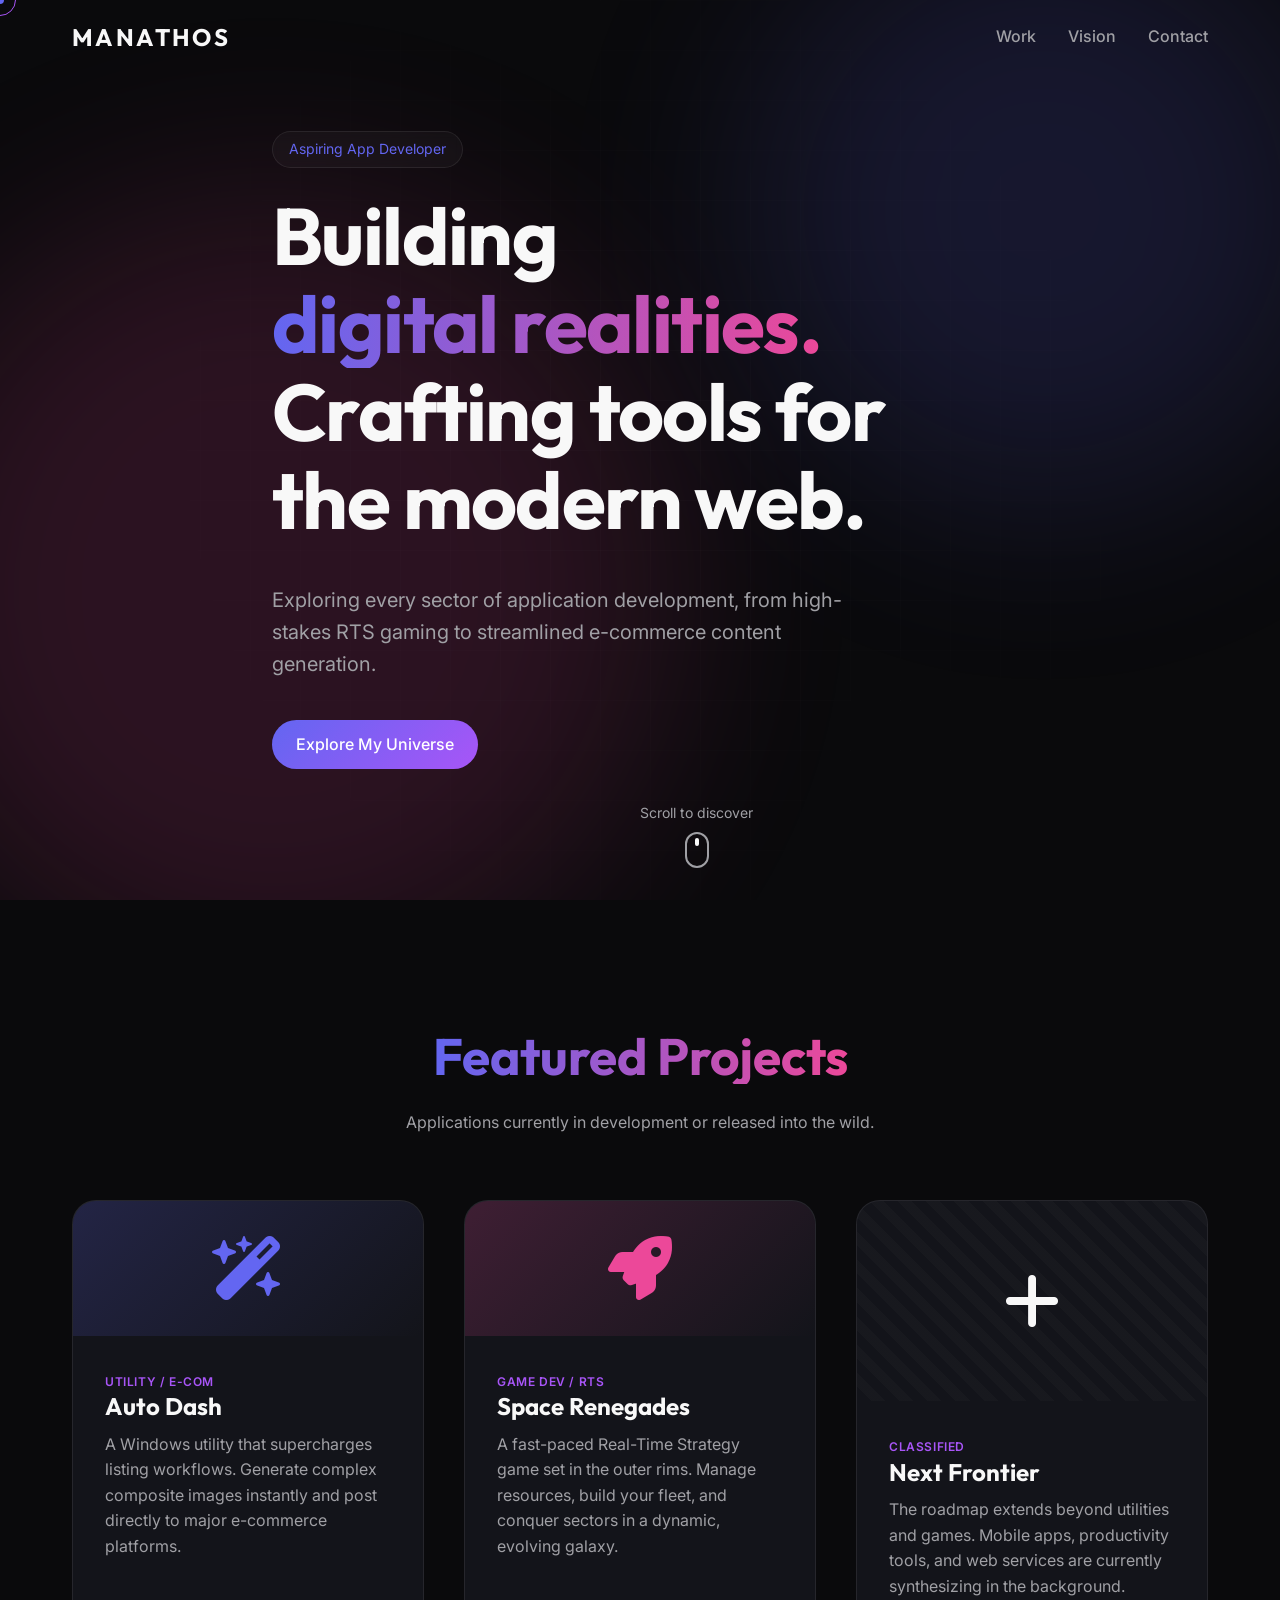
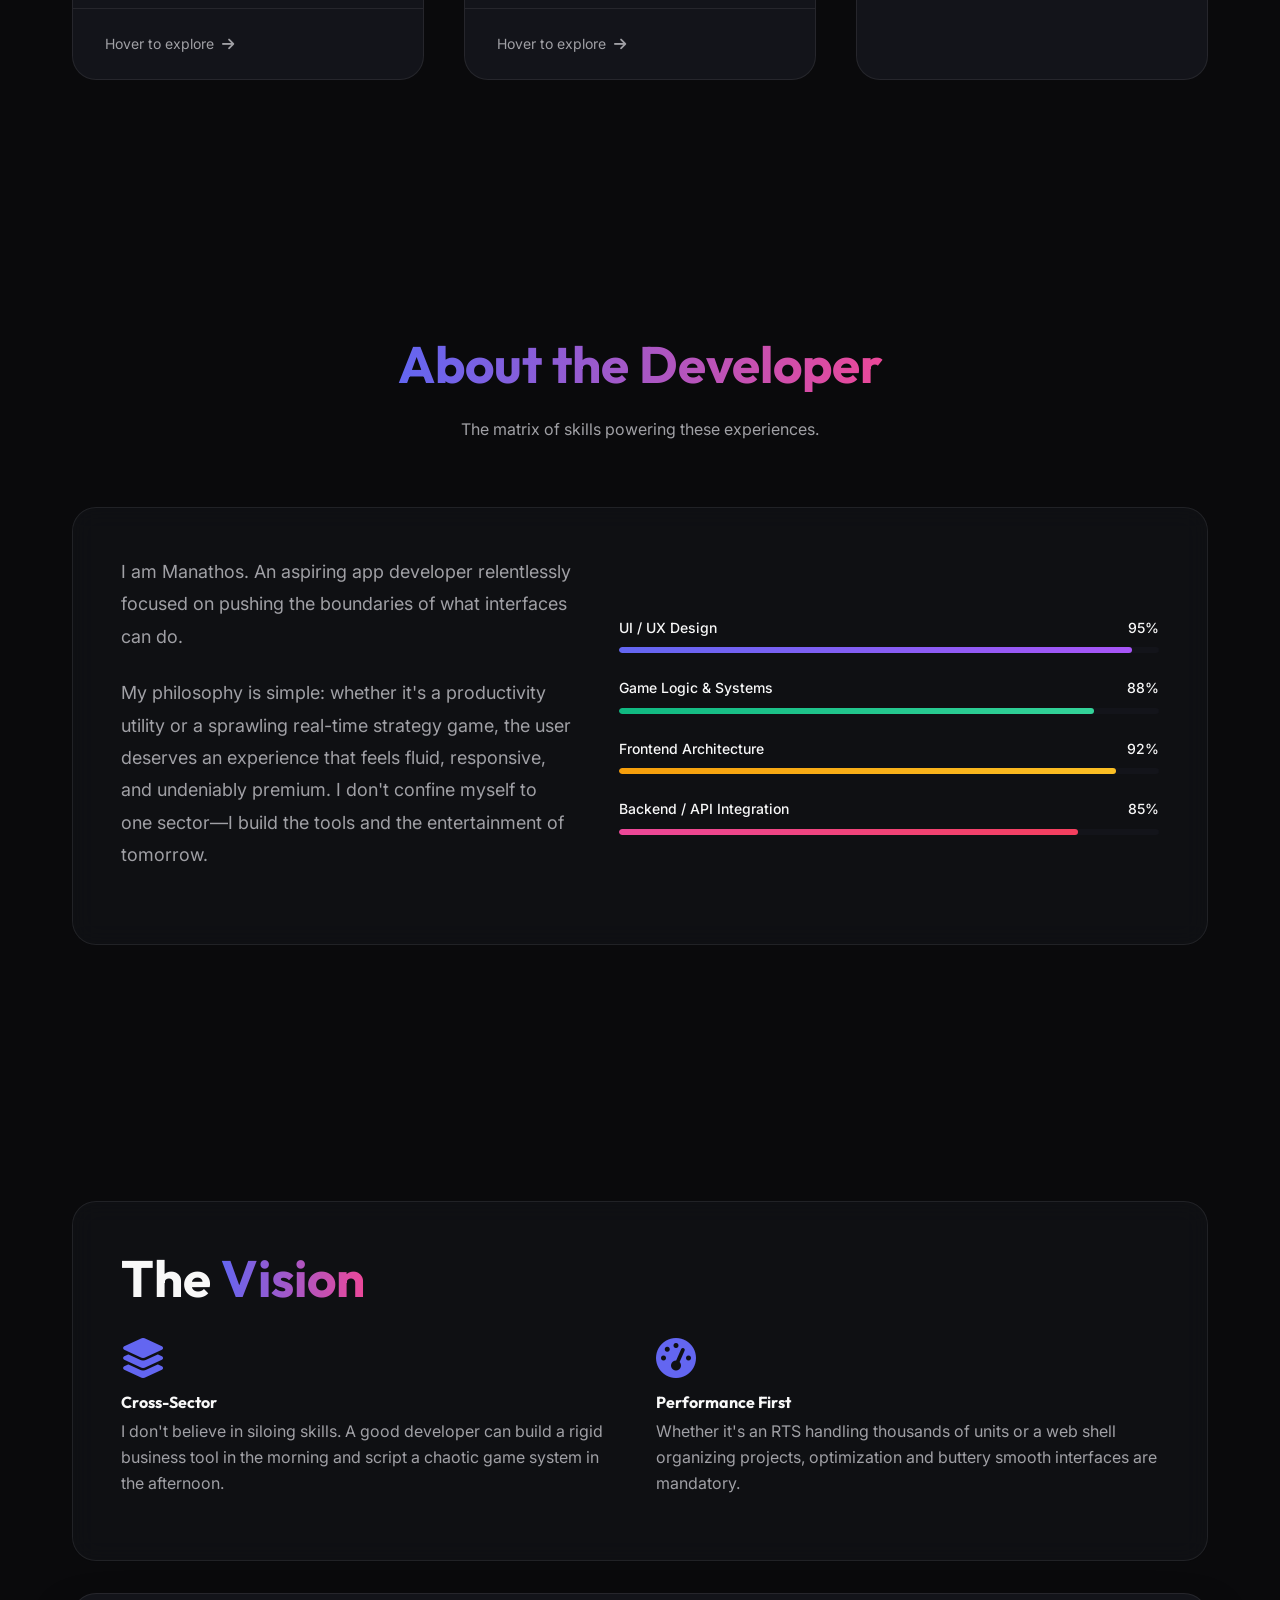
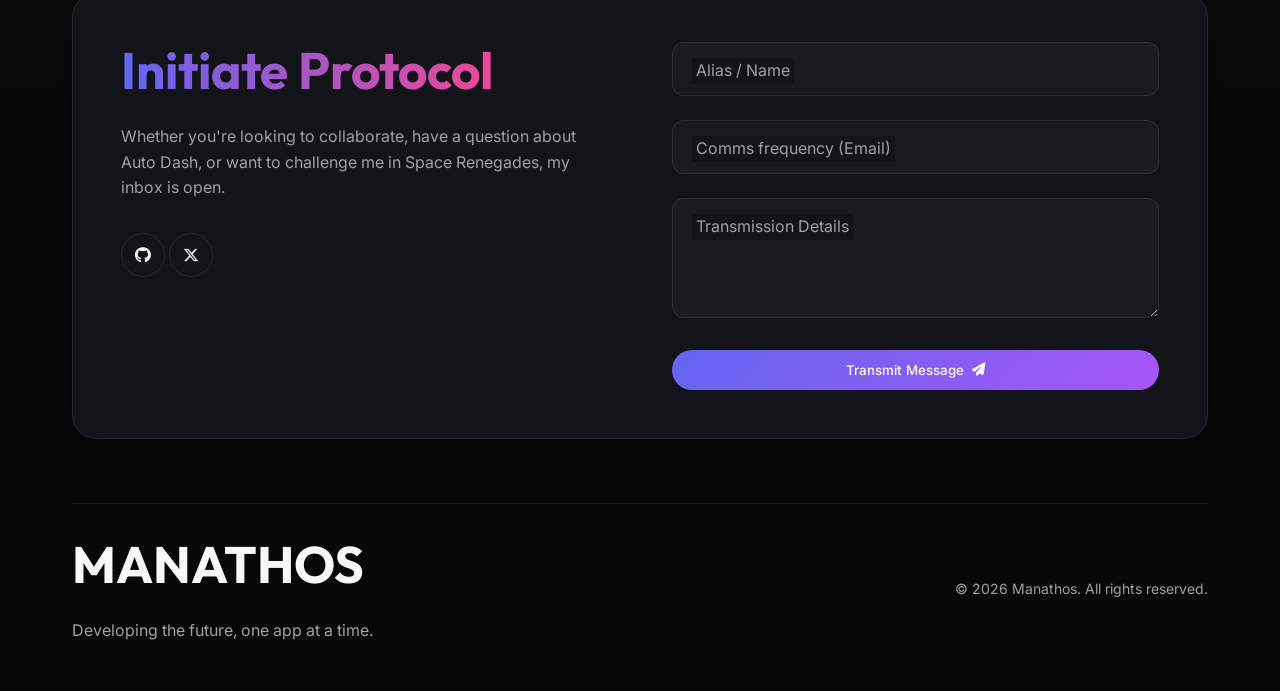
==== index.html @ a3137546 "Initial commit of Manathos Portfolio" ====
<!DOCTYPE html>
<html lang="en" class="dark">

<head>
    <meta charset="UTF-8">
    <meta name="viewport" content="width=device-width, initial-scale=1.0">
    <title>Manathos | Developer & Creator</title>
    <meta name="description"
        content="Portfolio of Manathos, showcasing modern applications from utility tools like Auto Dash to games like Space Renegades.">

    <!-- Google Fonts: Clash Display + Inter for a modern look -->
    <link rel="preconnect" href="https://fonts.googleapis.com">
    <link rel="preconnect" href="https://fonts.gstatic.com" crossorigin>
    <link
        href="https://fonts.googleapis.com/css2?family=Inter:wght@300;400;500;600&family=Outfit:wght@300;500;700;900&display=swap"
        rel="stylesheet">

    <!-- Styles -->
    <link rel="stylesheet" href="style.css">

    <!-- Icons -->
    <link rel="stylesheet" href="https://cdnjs.cloudflare.com/ajax/libs/font-awesome/6.4.0/css/all.min.css">
</head>

<body>
    <!-- Custom Cursor Setup -->
    <div class="cursor-dot" data-cursor-dot></div>
    <div class="cursor-outline" data-cursor-outline></div>

    <div class="background-effects">
        <div class="glow-orb orb-1"></div>
        <div class="glow-orb orb-2"></div>
        <div class="grid-overlay"></div>
    </div>

    <nav class="navbar animate-drop">
        <div class="container nav-content">
            <a href="#" class="logo">MANATHOS</a>
            <ul class="nav-links">
                <li><a href="#work">Work</a></li>
                <li><a href="#vision">Vision</a></li>
                <li><a href="#contact">Contact</a></li>
            </ul>
        </div>
    </nav>

    <main>
        <section class="hero wrapper">
            <div class="container hero-content">
                <span class="badge animate-fade-in stagger-1">Aspiring App Developer</span>
                <h1 class="animate-fade-in stagger-2">Building <span class="gradient-text">digital
                        realities.</span><br>Crafting tools for the modern web.</h1>
                <p class="subtitle animate-fade-in stagger-3">Exploring every sector of application development, from
                    high-stakes RTS gaming to streamlined e-commerce content generation.</p>
                <div class="cta-group animate-fade-in stagger-4">
                    <a href="#work" class="btn btn-primary">Explore My Universe</a>
                </div>
            </div>

            <div class="scroll-indicator animate-fade-in stagger-5">
                <span>Scroll to discover</span>
                <div class="mouse">
                    <div class="wheel"></div>
                </div>
            </div>
        </section>

        <section id="work" class="projects wrapper">
            <div class="container">
                <div class="section-header reveal-up">
                    <h2 class="gradient-text">Featured Projects</h2>
                    <p>Applications currently in development or released into the wild.</p>
                </div>

                <div class="projects-grid">
                    <!-- Project 1: Auto Dash -->
                    <article class="project-card reveal-flip" tabindex="0">
                        <div class="card-inner">
                            <div class="card-front">
                                <div class="card-visual auto-dash-visual">
                                    <i class="fa-solid fa-wand-magic-sparkles"></i>
                                </div>
                                <div class="card-body">
                                    <span class="project-tag">Utility / E-Com</span>
                                    <h3>Auto Dash</h3>
                                    <p>A Windows utility that supercharges listing workflows. Generate complex composite
                                        images instantly and post directly to major e-commerce platforms.</p>
                                </div>
                                <div class="card-footer">
                                    <span class="interaction-hint">Hover to explore <i
                                            class="fa-solid fa-arrow-right"></i></span>
                                </div>
                            </div>
                            <div class="card-back">
                                <h3>Tech Breakdown</h3>
                                <ul>
                                    <li><i class="fa-brands fa-windows"></i> Native Windows App</li>
                                    <li><i class="fa-solid fa-image"></i> Image Compositing Engine</li>
                                    <li><i class="fa-solid fa-network-wired"></i> E-Com API Integrations</li>
                                    <li><i class="fa-solid fa-bolt"></i> Workflow Automation</li>
                                </ul>
                                <a href="auto-dash.html" class="btn btn-outline btn-sm">View Case Study</a>
                            </div>
                        </div>
                    </article>

                    <!-- Project 2: Space Renegades -->
                    <article class="project-card reveal-flip delay-100" tabindex="0">
                        <div class="card-inner">
                            <div class="card-front">
                                <div class="card-visual space-renegades-visual">
                                    <i class="fa-solid fa-rocket"></i>
                                </div>
                                <div class="card-body">
                                    <span class="project-tag">Game Dev / RTS</span>
                                    <h3>Space Renegades</h3>
                                    <p>A fast-paced Real-Time Strategy game set in the outer rims. Manage resources,
                                        build your fleet, and conquer sectors in a dynamic, evolving galaxy.</p>
                                </div>
                                <div class="card-footer">
                                    <span class="interaction-hint">Hover to explore <i
                                            class="fa-solid fa-arrow-right"></i></span>
                                </div>
                            </div>
                            <div class="card-back">
                                <h3>Game Features</h3>
                                <ul>
                                    <li><i class="fa-solid fa-users-viewfinder"></i> Massive Fleet Battles</li>
                                    <li><i class="fa-solid fa-gem"></i> Dynamic Economy</li>
                                    <li><i class="fa-solid fa-brain"></i> Advanced AI Opponents</li>
                                    <li><i class="fa-solid fa-globe"></i> Procedural Star Systems</li>
                                </ul>
                                <a href="space-renegades.html" class="btn btn-outline btn-sm">Command Center</a>
                            </div>
                        </div>
                    </article>

                    <!-- Placeholder: Future Expansion -->
                    <article class="project-card placeholder-card reveal-flip delay-200">
                        <div class="card-inner">
                            <div class="card-front">
                                <div class="card-visual future-visual">
                                    <i class="fa-solid fa-plus lock-icon"></i>
                                </div>
                                <div class="card-body">
                                    <span class="project-tag">Classified</span>
                                    <h3>Next Frontier</h3>
                                    <p>The roadmap extends beyond utilities and games. Mobile apps, productivity tools,
                                        and web services are currently synthesizing in the background.</p>
                                </div>
                            </div>
                        </div>
                    </article>
                </div>
            </div>
        </section>

        <section id="about" class="about wrapper">
            <div class="container reveal-up">
                <div class="section-header">
                    <h2 class="gradient-text">About the Developer</h2>
                    <p>The matrix of skills powering these experiences.</p>
                </div>

                <div class="about-content glass-panel">
                    <div class="about-text">
                        <p>I am Manathos. An aspiring app developer relentlessly focused on pushing the boundaries of
                            what interfaces can do.</p>
                        <p>My philosophy is simple: whether it's a productivity utility or a sprawling real-time
                            strategy game, the user deserves an experience that feels fluid, responsive, and undeniably
                            premium. I don't confine myself to one sector—I build the tools and the entertainment of
                            tomorrow.</p>
                    </div>

                    <div class="skills-showcase">
                        <div class="skill-track">
                            <div class="skill-name">
                                <span>UI / UX Design</span>
                                <span>95%</span>
                            </div>
                            <div class="skill-bar">
                                <div class="skill-fill ui-fill" style="width: 95%;"></div>
                            </div>
                        </div>
                        <div class="skill-track">
                            <div class="skill-name">
                                <span>Game Logic & Systems</span>
                                <span>88%</span>
                            </div>
                            <div class="skill-bar">
                                <div class="skill-fill game-fill" style="width: 88%;"></div>
                            </div>
                        </div>
                        <div class="skill-track">
                            <div class="skill-name">
                                <span>Frontend Architecture</span>
                                <span>92%</span>
                            </div>
                            <div class="skill-bar">
                                <div class="skill-fill front-fill" style="width: 92%;"></div>
                            </div>
                        </div>
                        <div class="skill-track">
                            <div class="skill-name">
                                <span>Backend / API Integration</span>
                                <span>85%</span>
                            </div>
                            <div class="skill-bar">
                                <div class="skill-fill back-fill" style="width: 85%;"></div>
                            </div>
                        </div>
                    </div>
                </div>
            </div>
        </section>

        <section id="vision" class="vision wrapper">
            <div class="container reveal-up">
                <div class="vision-content glass-panel">
                    <h2>The <span class="gradient-text">Vision</span></h2>
                    <div class="vision-grid">
                        <div class="v-col">
                            <i class="fa-solid fa-layer-group"></i>
                            <h4>Cross-Sector</h4>
                            <p>I don't believe in siloing skills. A good developer can build a rigid business tool in
                                the morning and script a chaotic game system in the afternoon.</p>
                        </div>
                        <div class="v-col">
                            <i class="fa-solid fa-gauge-high"></i>
                            <h4>Performance First</h4>
                            <p>Whether it's an RTS handling thousands of units or a web shell organizing projects,
                                optimization and buttery smooth interfaces are mandatory.</p>
                        </div>
                    </div>
                </div>
            </div>
        </section>
    </main>

    <footer id="contact" class="reveal-up">
        <div class="container">
            <div class="contact-section glass-panel">
                <div class="contact-info">
                    <h2 class="gradient-text">Initiate Protocol</h2>
                    <p>Whether you're looking to collaborate, have a question about Auto Dash, or want to challenge me
                        in Space Renegades, my inbox is open.</p>
                    <div class="footer-socials">
                        <a href="https://github.com" target="_blank" class="btn btn-outline btn-icon"
                            aria-label="Github"><i class="fa-brands fa-github"></i></a>
                        <a href="https://twitter.com" target="_blank" class="btn btn-outline btn-icon"
                            aria-label="Twitter"><i class="fa-brands fa-x-twitter"></i></a>
                    </div>
                </div>
                <div class="contact-form-container">
                    <!-- Formspree Endpoint: Replace 'placeholder_form_id' with actual ID (e.g., xojbwydv) -->
                    <form action="https://formspree.io/f/placeholder_form_id" method="POST" class="contact-form">
                        <div class="input-group">
                            <input type="text" id="name" name="name" required placeholder=" ">
                            <label for="name">Alias / Name</label>
                        </div>
                        <div class="input-group">
                            <input type="email" id="email" name="email" required placeholder=" ">
                            <label for="email">Comms frequency (Email)</label>
                        </div>
                        <div class="input-group">
                            <textarea id="message" name="message" required placeholder=" " rows="4"></textarea>
                            <label for="message">Transmission Details</label>
                        </div>
                        <button type="submit" class="btn btn-primary">Transmit Message <i
                                class="fa-solid fa-paper-plane" style="margin-left:8px;"></i></button>
                    </form>
                </div>
            </div>

            <div class="footer-inner-bottom">
                <div class="footer-brand">
                    <h2>MANATHOS</h2>
                    <p>Developing the future, one app at a time.</p>
                </div>
                <div class="copyright">
                    <p>&copy; 2026 Manathos. All rights reserved.</p>
                </div>
            </div>
        </div>
    </footer>

    <!-- Back to Top Button -->
    <button id="backToTop" class="back-to-top" aria-label="Back to Top">
        <i class="fa-solid fa-arrow-up"></i>
    </button>

    <!-- Script for animations and interaction -->
    <script src="script.js"></script>
</body>

</html>
---- style.css ----
/* ==========================================
   CSS VARIABLES & DESIGN SYSTEM
   ========================================== */
:root {
    /* Color Palette - Premium Dark Theme */
    --bg-base: #0a0a0c;
    --bg-surface: #13141a;
    --bg-glass: rgba(19, 20, 26, 0.6);
    --border-glass: rgba(255, 255, 255, 0.08);

    --text-main: #f8f8f8;
    --text-muted: #a0a0a5;

    /* Vibrant Gradients & Accents */
    --accent-1: #6366f1;
    /* Indigo */
    --accent-2: #a855f7;
    /* Purple */
    --accent-3: #ec4899;
    /* Pink */

    --gradient-primary: linear-gradient(135deg, var(--accent-1), var(--accent-2));
    --gradient-text: linear-gradient(to right, var(--accent-1), var(--accent-3));

    /* Typography */
    --font-heading: 'Outfit', sans-serif;
    --font-body: 'Inter', sans-serif;

    /* Transitions & Shadows */
    --transition-fast: 0.2s cubic-bezier(0.4, 0, 0.2, 1);
    --transition-smooth: 0.6s cubic-bezier(0.22, 1, 0.36, 1);
    --transition-bounce: 0.8s cubic-bezier(0.34, 1.56, 0.64, 1);

    --shadow-glow: 0 0 30px rgba(99, 102, 241, 0.2);
    --shadow-card: 0 20px 40px rgba(0, 0, 0, 0.4);
}

/* ==========================================
   GAME THEME OVERRIDES (Space Renegades)
   ========================================== */
html.theme-game,
.theme-game body {
    /* Muted Red / Rusted Cyborg Aesthetics */
    --accent-1: #c53030 !important;
    /* Rusted Crimson */
    --accent-2: #9b2c2c !important;
    /* Deep Blood Red */
    --accent-3: #dd6b20 !important;
    /* Burnt Orange */

    --gradient-primary: linear-gradient(135deg, var(--accent-1), var(--accent-2)) !important;
    --gradient-text: linear-gradient(to right, var(--accent-1), var(--accent-3)) !important;
    --shadow-glow: 0 0 20px rgba(197, 48, 48, 0.2) !important;
    /* Muted glow */

    --bg-base: #070303 !important;
    /* Slightly warmer dark background */
    --bg-surface: #0f0505 !important;
    --bg-glass: rgba(15, 5, 5, 0.6) !important;
    /* More transparent */
    --border-glass: rgba(197, 48, 48, 0.15) !important;
}

/* ==========================================
   RESET & BASE STYLES
   ========================================== */
* {
    margin: 0;
    padding: 0;
    box-sizing: border-box;
}

html {
    scroll-behavior: smooth;
    background-color: var(--bg-base);
    color: var(--text-main);
    font-family: var(--font-body);
    font-size: 16px;
    line-height: 1.6;
    overflow-x: hidden;
}

body {
    overflow-x: hidden;
    position: relative;
    min-height: 100vh;
}

img,
svg {
    max-width: 100%;
    display: block;
}

a {
    color: inherit;
    text-decoration: none;
    transition: var(--transition-fast);
}

ul {
    list-style: none;
}

h1,
h2,
h3,
h4,
.logo {
    font-family: var(--font-heading);
    line-height: 1.1;
    margin-bottom: 0.5em;
    font-weight: 700;
}

h1 {
    font-size: clamp(2.5rem, 5vw + 1rem, 5rem);
    letter-spacing: -0.02em;
}

h2 {
    font-size: clamp(2rem, 4vw, 3.5rem);
}

h3 {
    font-size: 1.5rem;
}

p {
    color: var(--text-muted);
    margin-bottom: 1rem;
}

/* ==========================================
   CUSTOM CURSOR
   ========================================== */
@media (pointer: fine) {
    body {
        cursor: none;
        /* Hide default cursor */
    }

    .cursor-dot {
        position: fixed;
        top: 0;
        left: 0;
        width: 8px;
        height: 8px;
        background-color: var(--accent-1);
        border-radius: 50%;
        transform: translate(-50%, -50%);
        pointer-events: none;
        z-index: 9999;
        transition: width 0.2s, height 0.2s, background-color 0.2s;
    }

    .cursor-outline {
        position: fixed;
        top: 0;
        left: 0;
        width: 32px;
        height: 32px;
        border: 1px solid var(--accent-2);
        border-radius: 50%;
        transform: translate(-50%, -50%);
        pointer-events: none;
        z-index: 9998;
        transition: width 0.2s, height 0.2s, background-color 0.2s;
    }

    /* Interactive state triggered via JS */
    .cursor-dot.hovering {
        width: 12px;
        height: 12px;
        background-color: var(--accent-3);
    }

    .cursor-outline.hovering {
        width: 60px;
        height: 60px;
        background-color: rgba(236, 72, 153, 0.1);
        border-color: var(--accent-3);
    }
}

/* ==========================================
   LAYOUT & UTILITIES
   ========================================== */
.container {
    width: 100%;
    max-width: 1200px;
    margin: 0 auto;
    padding: 0 2rem;
}

.wrapper {
    padding: 8rem 0;
}

.gradient-text {
    background: var(--gradient-text);
    -webkit-background-clip: text;
    -webkit-text-fill-color: transparent;
    background-clip: text;
    display: inline-block;
}

.glass-panel {
    background: var(--bg-glass);
    backdrop-filter: blur(12px);
    -webkit-backdrop-filter: blur(12px);
    border: 1px solid var(--border-glass);
    border-radius: 24px;
    padding: 3rem;
}

/* Background Effects */
.background-effects {
    position: fixed;
    top: 0;
    left: 0;
    width: 100vw;
    height: 100vh;
    z-index: -1;
    overflow: hidden;
    pointer-events: none;
}

.glow-orb {
    position: absolute;
    border-radius: 50%;
    filter: blur(100px);
    opacity: 0.15;
    animation: float 20s infinite alternate ease-in-out;
}

.orb-1 {
    top: -10%;
    right: -5%;
    width: 600px;
    height: 600px;
    background: var(--accent-1);
}

.orb-2 {
    bottom: -10%;
    left: -10%;
    width: 800px;
    height: 800px;
    background: var(--accent-3);
    animation-delay: -5s;
}

.grid-overlay {
    position: absolute;
    inset: 0;
    background-image: linear-gradient(var(--border-glass) 1px, transparent 1px),
        linear-gradient(90deg, var(--border-glass) 1px, transparent 1px);
    background-size: 50px 50px;
    opacity: 0.2;
    mask-image: radial-gradient(circle at center, black 0%, transparent 80%);
    -webkit-mask-image: radial-gradient(circle at center, black 0%, transparent 80%);
}

/* ==========================================
   COMPONENTS
   ========================================== */
/* Buttons */
.btn {
    display: inline-flex;
    align-items: center;
    justify-content: center;
    padding: 0.75rem 1.5rem;
    border-radius: 99px;
    font-weight: 500;
    cursor: pointer;
    font-family: var(--font-body);
}

.btn-primary {
    background: var(--gradient-primary);
    color: white;
    border: none;
    position: relative;
    overflow: hidden;
    z-index: 1;
}

.btn-primary::before {
    content: '';
    position: absolute;
    top: 0;
    left: 0;
    right: 0;
    bottom: 0;
    background: linear-gradient(135deg, var(--accent-2), var(--accent-3));
    z-index: -1;
    opacity: 0;
    transition: var(--transition-fast);
}

.btn-primary:hover::before {
    opacity: 1;
}

.btn-primary:hover {
    box-shadow: var(--shadow-glow);
    transform: translateY(-2px);
}

.btn-outline {
    border: 1px solid var(--border-glass);
    background: transparent;
    color: var(--text-main);
}

.btn-outline:hover {
    background: var(--bg-surface);
    border-color: var(--text-muted);
}

.btn-sm {
    padding: 0.5rem 1rem;
    font-size: 0.875rem;
}

.btn-icon {
    width: 44px;
    height: 44px;
    padding: 0;
}

/* Navigation */
.navbar {
    position: fixed;
    top: 0;
    width: 100%;
    z-index: 100;
    padding: 1.5rem 0;
    transition: var(--transition-fast);
}

.navbar.scrolled {
    padding: 1rem 0;
    background: var(--bg-glass);
    backdrop-filter: blur(10px);
    border-bottom: 1px solid var(--border-glass);
}

.nav-content {
    display: flex;
    justify-content: space-between;
    align-items: center;
}

.logo {
    margin: 0;
    font-size: 1.5rem;
    letter-spacing: 0.1em;
}

.nav-links {
    display: flex;
    gap: 2rem;
}

.nav-links a {
    font-weight: 500;
    color: var(--text-muted);
}

.nav-links a:hover {
    color: var(--text-main);
}

/* ==========================================
   SECTIONS
   ========================================== */
/* Hero Section */
.hero {
    min-height: 100vh;
    display: flex;
    flex-direction: column;
    justify-content: center;
    position: relative;
}

.hero-content {
    max-width: 800px;
    position: relative;
    z-index: 10;
}

.badge {
    display: inline-block;
    padding: 0.4rem 1rem;
    border-radius: 99px;
    border: 1px solid var(--border-glass);
    background: rgba(255, 255, 255, 0.03);
    font-size: 0.875rem;
    color: var(--accent-1);
    margin-bottom: 1.5rem;
    backdrop-filter: blur(4px);
}

.subtitle {
    font-size: 1.25rem;
    max-width: 600px;
    margin-bottom: 2.5rem;
}

.scroll-indicator {
    position: absolute;
    bottom: 2rem;
    left: 50%;
    transform: translateX(-50%);
    display: flex;
    flex-direction: column;
    align-items: center;
    gap: 0.5rem;
    color: var(--text-muted);
    font-size: 0.875rem;
}

.mouse {
    width: 24px;
    height: 36px;
    border: 2px solid var(--text-muted);
    border-radius: 12px;
    position: relative;
}

.wheel {
    width: 4px;
    height: 8px;
    background: var(--text-main);
    border-radius: 2px;
    position: absolute;
    top: 4px;
    left: 50%;
    transform: translateX(-50%);
    animation: scroll 1.5s infinite;
}

/* Projects Section */
.section-header {
    margin-bottom: 4rem;
    text-align: center;
}

.projects-grid {
    display: grid;
    grid-template-columns: repeat(auto-fit, minmax(320px, 1fr));
    gap: 2.5rem;
    perspective: 1000px;
    /* Required for 3D flip */
}

/* 3D Flip Card Implementation */
.project-card {
    height: 480px;
    background: transparent;
    cursor: pointer;
    border-radius: 24px;
    outline: none;
}

.card-inner {
    position: relative;
    width: 100%;
    height: 100%;
    text-align: left;
    transition: transform 0.8s cubic-bezier(0.175, 0.885, 0.32, 1.275);
    transform-style: preserve-3d;
    border-radius: 24px;
}

/* Trigger flip on hover or focus */
.project-card:hover .card-inner,
.project-card:focus .card-inner {
    transform: rotateY(180deg);
}

.card-front,
.card-back {
    position: absolute;
    width: 100%;
    height: 100%;
    -webkit-backface-visibility: hidden;
    backface-visibility: hidden;
    border-radius: 24px;
    border: 1px solid var(--border-glass);
    overflow: hidden;
    display: flex;
    flex-direction: column;
}

/* Front Styling */
.card-front {
    background: var(--bg-surface);
}

.card-visual {
    height: 200px;
    display: flex;
    align-items: center;
    justify-content: center;
    font-size: 4rem;
    background: #1a1b23;
    position: relative;
    overflow: hidden;
}

.auto-dash-visual {
    background: linear-gradient(135deg, rgba(99, 102, 241, 0.2), transparent);
    color: var(--accent-1);
}

.space-renegades-visual {
    background: linear-gradient(135deg, rgba(236, 72, 153, 0.2), transparent);
    color: var(--accent-3);
}

.future-visual {
    background: repeating-linear-gradient(45deg, transparent, transparent 10px, rgba(255, 255, 255, 0.02) 10px, rgba(255, 255, 255, 0.02) 20px);
}

.project-tag {
    font-size: 0.75rem;
    text-transform: uppercase;
    letter-spacing: 0.05em;
    color: var(--accent-2);
    font-weight: 600;
}

.card-body {
    padding: 2rem;
    flex-grow: 1;
}

.card-footer {
    padding: 1.5rem 2rem;
    border-top: 1px solid var(--border-glass);
}

.interaction-hint {
    font-size: 0.875rem;
    color: var(--text-muted);
    display: flex;
    align-items: center;
    gap: 0.5rem;
}

/* Back Styling */
.card-back {
    background: linear-gradient(145deg, var(--bg-surface), #1a1b24);
    transform: rotateY(180deg);
    padding: 3rem 2rem;
    justify-content: center;
    align-items: flex-start;
}

.card-back ul {
    margin: 1.5rem 0 2rem;
    display: flex;
    flex-direction: column;
    gap: 1rem;
}

.card-back li {
    display: flex;
    align-items: center;
    gap: 1rem;
    color: var(--text-muted);
}

.card-back li i {
    width: 24px;
    text-align: center;
    color: var(--text-main);
}

/* About Section & Skills */
.about-content {
    display: grid;
    grid-template-columns: 1fr;
    gap: 3rem;
}

@media (min-width: 900px) {
    .about-content {
        grid-template-columns: 1fr 1.2fr;
        align-items: center;
    }
}

.about-text p {
    font-size: 1.125rem;
    margin-bottom: 1.5rem;
    line-height: 1.8;
}

.skills-showcase {
    display: flex;
    flex-direction: column;
    gap: 1.5rem;
}

.skill-track {
    width: 100%;
}

.skill-name {
    display: flex;
    justify-content: space-between;
    margin-bottom: 0.5rem;
    font-weight: 500;
    font-size: 0.875rem;
    color: var(--text-main);
}

.skill-bar {
    width: 100%;
    height: 6px;
    background: var(--bg-surface);
    border-radius: 99px;
    overflow: hidden;
}

.skill-fill {
    height: 100%;
    border-radius: 99px;
    transform-origin: left;
    /* Animation handled by reveal-up classes generally, but we'll add inline widths for now */
}

.ui-fill {
    background: linear-gradient(90deg, var(--accent-1), var(--accent-2));
}

.game-fill {
    background: linear-gradient(90deg, #10b981, #34d399);
}

/* Emerald */
.front-fill {
    background: linear-gradient(90deg, #f59e0b, #fbbf24);
}

/* Amber */
.back-fill {
    background: linear-gradient(90deg, var(--accent-3), #f43f5e);
}

/* Rose */


/* Vision / About */
.vision-grid {
    display: grid;
    grid-template-columns: 1fr;
    gap: 2rem;
    margin-top: 2rem;
}

@media (min-width: 768px) {
    .vision-grid {
        grid-template-columns: 1fr 1fr;
    }
}

.v-col i {
    font-size: 2.5rem;
    color: var(--accent-1);
    margin-bottom: 1rem;
}

/* Footer & Contact Section */
footer {
    padding: 2rem 0 2rem;
    background: #08080a;
    position: relative;
}

.contact-section {
    display: grid;
    grid-template-columns: 1fr;
    gap: 4rem;
    margin-top: -8rem;
    /* Pull up to overlap with the section above */
    margin-bottom: 4rem;
    background: var(--bg-surface);
    /* Force non-transparent background specifically here to block text behind */
    border: 1px solid var(--border-glass);
    box-shadow: 0 25px 50px -12px rgba(0, 0, 0, 0.5);
    z-index: 10;
    position: relative;
}

@media (min-width: 900px) {
    .contact-section {
        grid-template-columns: 1fr 1fr;
    }
}

.contact-info p {
    margin-bottom: 2rem;
}

/* Contact Form Styling */
.contact-form {
    display: flex;
    flex-direction: column;
    gap: 1.5rem;
}

.input-group {
    position: relative;
}

.input-group input,
.input-group textarea {
    width: 100%;
    padding: 1rem 1.25rem;
    background: rgba(255, 255, 255, 0.03);
    border: 1px solid var(--border-glass);
    border-radius: 12px;
    color: var(--text-main);
    font-family: var(--font-body);
    font-size: 1rem;
    transition: var(--transition-fast);
}

.input-group textarea {
    resize: vertical;
    min-height: 120px;
}

.input-group label {
    position: absolute;
    top: 1rem;
    left: 1.25rem;
    color: var(--text-muted);
    pointer-events: none;
    transition: var(--transition-fast);
    background: #13141a;
    /* Match form background to cut through line */
    padding: 0 0.25rem;
}

/* Floating Label Logic */
.input-group input:focus,
.input-group textarea:focus,
.input-group input:not(:placeholder-shown),
.input-group textarea:not(:placeholder-shown) {
    border-color: var(--accent-1);
    outline: none;
    box-shadow: 0 0 0 2px rgba(99, 102, 241, 0.1);
}

.input-group input:focus~label,
.input-group textarea:focus~label,
.input-group input:not(:placeholder-shown)~label,
.input-group textarea:not(:placeholder-shown)~label {
    top: -0.65rem;
    left: 1rem;
    font-size: 0.8rem;
    color: var(--accent-1);
}

.footer-inner-bottom {
    display: flex;
    flex-direction: column;
    gap: 1rem;
    align-items: center;
    text-align: center;
    padding-top: 2rem;
    border-top: 1px solid var(--border-glass);
}

@media (min-width: 768px) {
    .footer-inner-bottom {
        flex-direction: row;
        justify-content: space-between;
        text-align: left;
    }
}

.copyright {
    color: var(--text-muted);
    font-size: 0.875rem;
}


/* ==========================================
   ANIMATIONS & REVEALS
   ========================================== */
@keyframes float {
    0% {
        transform: translate(0, 0);
    }

    100% {
        transform: translate(30px, -50px);
    }
}

@keyframes scroll {
    0% {
        top: 4px;
        opacity: 1;
    }

    100% {
        top: 16px;
        opacity: 0;
    }
}

@keyframes dropDown {
    from {
        transform: translateY(-100%);
        opacity: 0;
    }

    to {
        transform: translateY(0);
        opacity: 1;
    }
}

@keyframes fadeUp {
    from {
        transform: translateY(30px);
        opacity: 0;
    }

    to {
        transform: translateY(0);
        opacity: 1;
    }
}

@keyframes flipUp {
    from {
        transform: perspective(1000px) rotateX(-30deg) translateY(50px);
        opacity: 0;
    }

    to {
        transform: perspective(1000px) rotateX(0) translateY(0);
        opacity: 1;
    }
}

/* Initial Load Animations */
.animate-drop {
    animation: dropDown 0.8s var(--transition-bounce) forwards;
}

.animate-fade-in {
    opacity: 0;
    animation: fadeUp 0.8s var(--transition-smooth) forwards;
}

.stagger-1 {
    animation-delay: 0.2s;
}

.stagger-2 {
    animation-delay: 0.3s;
}

.stagger-3 {
    animation-delay: 0.4s;
}

.stagger-4 {
    animation-delay: 0.5s;
}

.stagger-5 {
    animation-delay: 0.8s;
}

/* Scroll Reveal Classes (applied by JS) */
.reveal-up {
    opacity: 0;
    transform: translateY(40px);
    transition: opacity 0.8s ease-out, transform 0.8s cubic-bezier(0.22, 1, 0.36, 1);
}

.reveal-up.in-view {
    opacity: 1;
    transform: translateY(0);
}

.reveal-flip {
    opacity: 0;
    transform: perspective(1000px) rotateX(-20deg) translateY(40px);
    transition: opacity 0.8s ease-out, transform 0.8s cubic-bezier(0.34, 1.56, 0.64, 1);
    transform-origin: top;
}

.reveal-flip.in-view {
    opacity: 1;
    transform: perspective(1000px) rotateX(0deg) translateY(0);
}

.delay-100 {
    transition-delay: 100ms;
}

.delay-200 {
    transition-delay: 200ms;
}

/* ==========================================
   SPECIFIC PAGE STYLES: SPACE RENEGADES
   ========================================== */
.force-dark {
    opacity: 0.5;
}

.game-nav {
    background: rgba(0, 0, 0, 0.5);
    border-bottom: 1px solid rgba(255, 255, 255, 0.05);
}

.text-glow {
    color: var(--text-main);
    text-shadow: 0 0 10px rgba(225, 29, 72, 0.5);
}

.game-hero {
    background-image: url('assets/space_renegades_splash.jpg');
    background-size: cover;
    background-position: center;
    background-attachment: fixed;
    /* Parallax effect */
    position: relative;
    border-bottom: 2px solid var(--accent-2);
}

.hero-overlay {
    position: absolute;
    inset: 0;
    /* Heavy top gradient to read text over complex art, fade into true black at bottom */
    background: linear-gradient(to bottom, rgba(5, 5, 5, 0.7) 0%, rgba(5, 5, 5, 0.85) 60%, rgba(5, 5, 5, 1) 100%);
    z-index: 1;
}

.game-hero .hero-content {
    z-index: 2;
    display: flex;
    flex-direction: column;
    align-items: center;
    padding-top: 4rem;
}

.badge-game {
    border-color: var(--accent-1);
    color: var(--accent-1);
}

.btn-game.btn-primary {
    box-shadow: 0 5px 20px rgba(225, 29, 72, 0.4);
    font-weight: 700;
    letter-spacing: 1px;
}

.btn-game:hover {
    transform: scale(1.05);
}

.flex-center {
    display: flex;
    justify-content: center;
    width: 100%;
}

.text-center {
    text-align: center;
}

/* Glitch Effect on Title */
.glitch-title {
    position: relative;
    color: var(--text-main);
    font-size: clamp(3rem, 8vw + 1rem, 6rem);
    text-transform: uppercase;
    text-shadow: 0 0 20px rgba(225, 29, 72, 0.8);
    font-weight: 900;
}

.features-grid {
    display: grid;
    grid-template-columns: repeat(auto-fit, minmax(300px, 1fr));
    gap: 2rem;
    margin-top: 4rem;
}

.feature-card {
    padding: 3rem 2rem;
    border-top: 2px solid var(--accent-1);
}

.feature-icon {
    font-size: 2.5rem;
    color: var(--accent-1);
    margin-bottom: 1.5rem;
}

.glass-game {
    background: linear-gradient(180deg, rgba(20, 5, 5, 0.8) 0%, rgba(10, 2, 2, 0.9) 100%);
    backdrop-filter: blur(8px);
    box-shadow: inset 0 1px 0 rgba(255, 255, 255, 0.1), 0 20px 40px rgba(0, 0, 0, 0.8);
}

.gradient-game {
    background: linear-gradient(to right, #fca5a5, var(--accent-1));
    -webkit-background-clip: text;
    background-clip: text;
    color: transparent;
}

.quote-banner {
    padding: 8rem 0;
    background: #030102;
    border-top: 1px solid #1a0505;
    border-bottom: 1px solid #1a0505;
}

.quote-text {
    font-size: clamp(2rem, 4vw, 3rem);
    font-style: italic;
    color: #a0a0a5;
    line-height: 1.4;
}

.alpha-form {
    max-width: 500px;
    margin: 3rem auto 0;
    display: flex;
    flex-direction: column;
    gap: 1rem;
}

.pulse-border {
    animation: pulseBorder 4s infinite;
}

.large-icon {
    font-size: 3rem;
    margin-bottom: 1rem;
    display: block;
}

.glow-icon {
    color: var(--accent-1);
    filter: drop-shadow(0 0 10px var(--accent-2));
}

@keyframes pulseBorder {
    0% {
        border-color: rgba(225, 29, 72, 0.1);
    }

    50% {
        border-color: rgba(225, 29, 72, 0.4);
        box-shadow: 0 0 40px rgba(225, 29, 72, 0.1);
    }

    100% {
        border-color: rgba(225, 29, 72, 0.1);
    }
}

/* Media Carousel Styles */
.carousel-container {
    position: relative;
    width: 100%;
    margin-top: 4rem;
    display: flex;
    flex-direction: column;
    align-items: center;
}

.carousel-viewport {
    width: 100%;
    overflow: hidden;
    padding: 1rem 0;
}

.carousel-track {
    display: flex;
    transition: transform 0.6s cubic-bezier(0.22, 1, 0.36, 1);
    align-items: center;
}

.carousel-slide {
    min-width: 80%;
    margin: 0 10%;
    /* Center the 80% slide by providing 10% margins */
    transition: all 0.6s cubic-bezier(0.22, 1, 0.36, 1);
    opacity: 0.4;
    transform: scale(0.85);
    /* Shrink non-active slides */
    border-radius: 16px;
    overflow: hidden;
    position: relative;
    border: 1px solid var(--border-glass);
    padding: 0;
    cursor: pointer;
}

.carousel-slide.active {
    opacity: 1;
    transform: scale(1);
    box-shadow: var(--shadow-glow);
    z-index: 2;
}

.carousel-slide img {
    width: 100%;
    height: auto;
    object-fit: cover;
    aspect-ratio: 16/9;
}

.media-overlay {
    position: absolute;
    inset: 0;
    background: linear-gradient(to top, rgba(15, 5, 5, 0.9) 0%, transparent 100%);
    display: flex;
    align-items: flex-end;
    padding: 2rem;
    opacity: 0;
    transition: opacity 0.4s ease;
}

.carousel-slide.active:hover .media-overlay,
.carousel-slide.active:focus .media-overlay {
    opacity: 1;
}

.media-overlay span {
    font-weight: 600;
    color: var(--accent-3);
    text-transform: uppercase;
    letter-spacing: 0.1em;
    font-size: 0.875rem;
    text-shadow: 0 0 10px rgba(0, 0, 0, 0.8);
}

/* Carousel Controls */
.carousel-btn {
    position: absolute;
    top: 40%;
    transform: translateY(-50%);
    background: var(--bg-glass);
    border: 1px solid var(--border-glass);
    color: var(--accent-text);
    width: 50px;
    height: 50px;
    border-radius: 50%;
    display: flex;
    justify-content: center;
    align-items: center;
    font-size: 1.25rem;
    cursor: pointer;
    z-index: 10;
    transition: all var(--transition-fast);
}

.carousel-btn:hover {
    background: var(--accent-1);
    border-color: var(--accent-1);
    color: white;
    box-shadow: var(--shadow-glow);
}

.prev-btn {
    left: 1rem;
}

.next-btn {
    right: 1rem;
}

@media (min-width: 768px) {
    .prev-btn {
        left: -3rem;
    }

    .next-btn {
        right: -3rem;
    }
}

.carousel-dots {
    display: flex;
    gap: 0.5rem;
    margin-top: 2rem;
}

.dot {
    width: 10px;
    height: 10px;
    border-radius: 50%;
    background: var(--border-glass);
    cursor: pointer;
    transition: all var(--transition-fast);
}

.dot.active {
    background: var(--accent-1);
    transform: scale(1.3);
    box-shadow: 0 0 10px rgba(197, 48, 48, 0.5);
}

.game-footer {
    padding: 4rem 0;
    background: #000;
    border-top: 2px solid #1a0505;
}

.game-footer .glitch-title {
    font-size: 2rem;
    letter-spacing: 0.2em;
    text-shadow: none;
    color: #444;
    margin-bottom: 1rem;
}

.disclaimer {
    font-size: 0.75rem;
    color: #444;
    margin-top: 2rem;
}

/* ==========================================
   APP THEME OVERRIDES (Auto Dash)
   ========================================== */
html.theme-app,
.theme-app body {
    /* Fast / Clean / Cyber Aesthetics */
    --accent-1: #06b6d4 !important;
    /* Cyan */
    --accent-2: #3b82f6 !important;
    /* Electric Blue */
    --accent-3: #10b981 !important;
    /* Mint Green */

    --gradient-primary: linear-gradient(135deg, var(--accent-1), var(--accent-2)) !important;
    --gradient-text: linear-gradient(to right, var(--accent-1), var(--accent-3)) !important;
    --shadow-glow: 0 0 25px rgba(6, 182, 212, 0.25) !important;

    --bg-base: #03080e !important;
    /* Deep navy/black */
    --bg-surface: #060e18 !important;
    --bg-glass: rgba(10, 20, 35, 0.6) !important;
    --border-glass: rgba(6, 182, 212, 0.15) !important;
}

.badge-app {
    border-color: var(--accent-1);
    color: var(--accent-1);
}

.btn-app.btn-primary {
    box-shadow: 0 5px 20px rgba(6, 182, 212, 0.3);
    font-weight: 600;
}

.btn-app:hover {
    transform: translateY(-2px);
    box-shadow: 0 8px 25px rgba(6, 182, 212, 0.5);
}

.glass-app {
    background: linear-gradient(180deg, rgba(15, 30, 50, 0.7) 0%, rgba(5, 15, 25, 0.85) 100%);
    backdrop-filter: blur(12px);
    border: 1px solid var(--border-glass);
    box-shadow: inset 0 1px 0 rgba(255, 255, 255, 0.05), 0 15px 35px rgba(0, 0, 0, 0.4);
}

.text-app {
    color: var(--accent-1);
}

.gradient-app {
    background: linear-gradient(to right, #67e8f9, var(--accent-2));
    -webkit-background-clip: text;
    background-clip: text;
    color: transparent;
}

/* Auto Dash Hero Specifics */
.app-hero {
    padding-top: 12rem;
    padding-bottom: 6rem;
    overflow: hidden;
    position: relative;
    background: radial-gradient(circle at top right, rgba(6, 182, 212, 0.1), transparent 50%),
        radial-gradient(circle at bottom left, rgba(59, 130, 246, 0.1), transparent 50%);
}

.app-hero-layout {
    display: flex;
    align-items: center;
    justify-content: space-between;
    gap: 4rem;
}

.app-hero-layout .hero-content {
    flex: 1;
    max-width: 600px;
    text-align: left;
    display: flex;
    flex-direction: column;
    align-items: flex-start;
}

.app-mockup-container {
    flex: 1;
    position: relative;
    perspective: 1000px;
}

.floating-mockup {
    border-radius: 12px;
    padding: 0.5rem;
    transform: rotateY(-15deg) rotateX(5deg);
    transition: transform var(--transition-bounce);
    animation: floatingMockup 6s ease-in-out infinite;
    z-index: 2;
}

.floating-mockup:hover {
    transform: rotateY(0deg) rotateX(0deg) scale(1.05);
}

.mockup-img {
    width: 100%;
    height: auto;
    border-radius: 8px;
    display: block;
}

.mockup-glow {
    position: absolute;
    top: 50%;
    left: 50%;
    width: 80%;
    height: 80%;
    transform: translate(-50%, -50%);
    background: var(--accent-1);
    filter: blur(80px);
    opacity: 0.3;
    z-index: 1;
    animation: pulseBorder 4s infinite;
}

@keyframes floatingMockup {

    0%,
    100% {
        transform: translateY(0) rotateY(-15deg) rotateX(5deg);
    }

    50% {
        transform: translateY(-20px) rotateY(-12deg) rotateX(3deg);
    }
}

.bg-alt {
    background-color: var(--bg-surface);
    border-top: 1px solid var(--border-glass);
    border-bottom: 1px solid var(--border-glass);
}

.app-icon {
    font-size: 2.5rem;
    color: var(--accent-1);
    margin-bottom: 1.5rem;
    filter: drop-shadow(0 0 10px rgba(6, 182, 212, 0.4));
}

@media (max-width: 968px) {
    .app-hero-layout {
        flex-direction: column;
        text-align: center;
    }

    .app-hero-layout .hero-content {
        align-items: center;
    }

    .download-banner {
        flex-direction: column;
        text-align: center;
        gap: 2rem;
    }
}

/* ==========================================
   BACK TO TOP BUTTON
   ========================================== */
.back-to-top {
    position: fixed;
    bottom: 2rem;
    right: 2rem;
    width: 50px;
    height: 50px;
    border-radius: 50%;
    background: var(--bg-glass);
    border: 1px solid var(--border-glass);
    color: var(--text-primary);
    font-size: 1.2rem;
    display: flex;
    justify-content: center;
    align-items: center;
    cursor: pointer;
    z-index: 100;
    opacity: 0;
    visibility: hidden;
    transform: translateY(20px);
    transition: all 0.4s cubic-bezier(0.22, 1, 0.36, 1);
    box-shadow: 0 5px 15px rgba(0, 0, 0, 0.5);
}

.back-to-top.visible {
    opacity: 1;
    visibility: visible;
    transform: translateY(0);
}

.back-to-top:hover {
    background: var(--accent-1);
    border-color: var(--accent-1);
    color: white;
    box-shadow: var(--shadow-glow);
    transform: translateY(0) scale(1.1);
}

@media (max-width: 768px) {
    .back-to-top {
        bottom: 1rem;
        right: 1rem;
        width: 45px;
        height: 45px;
    }
}
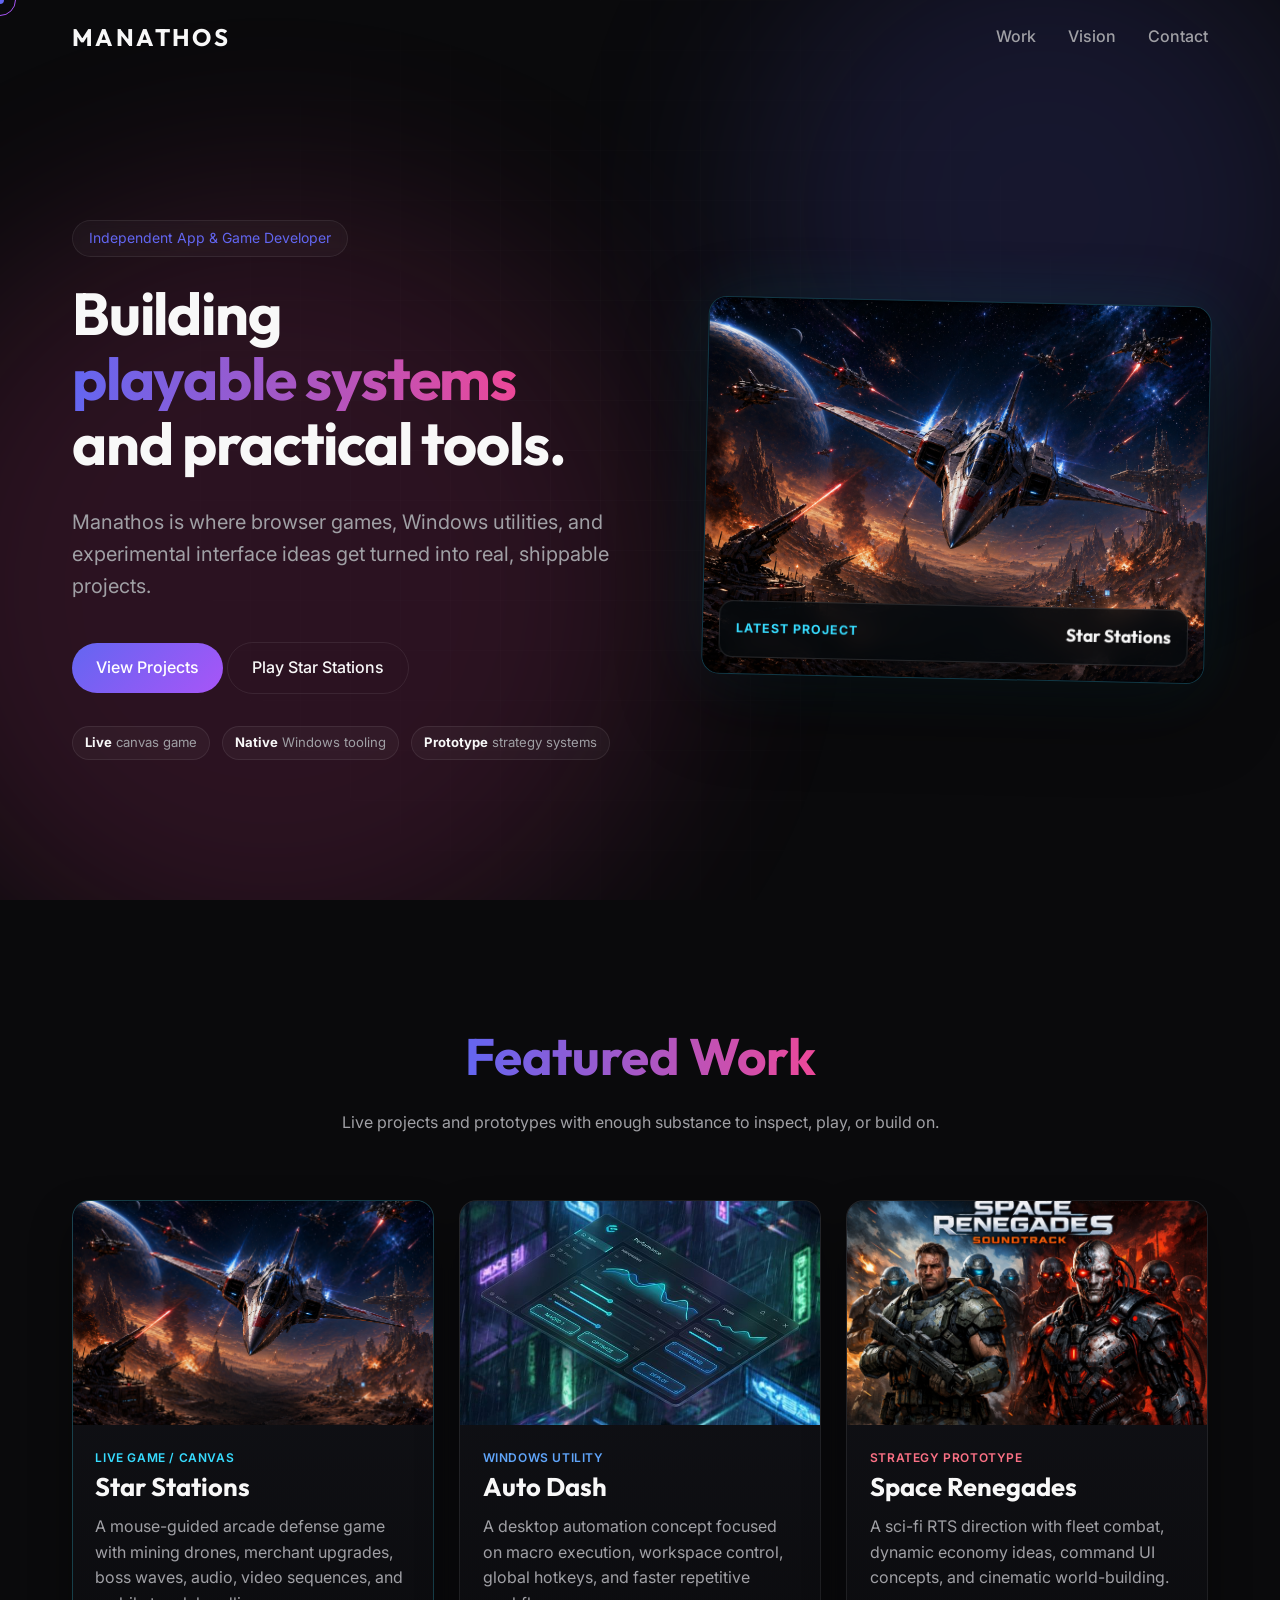
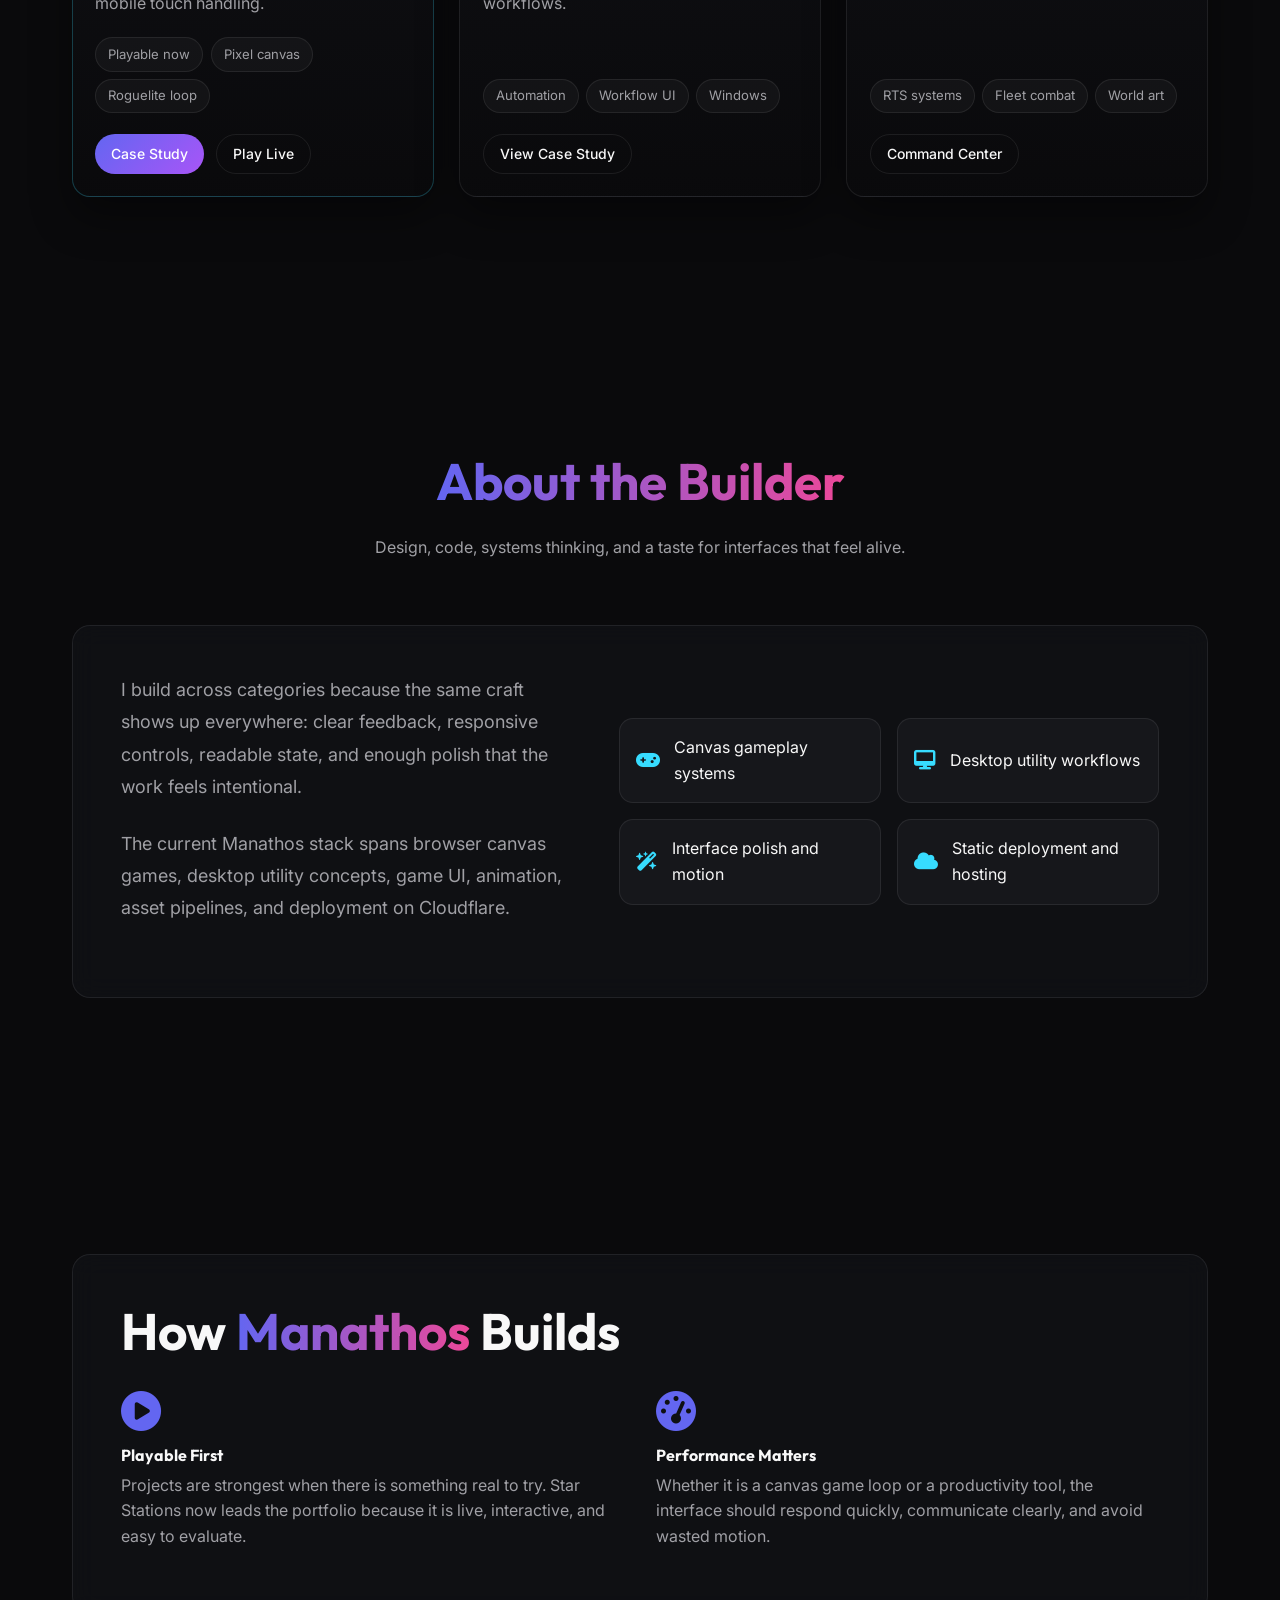
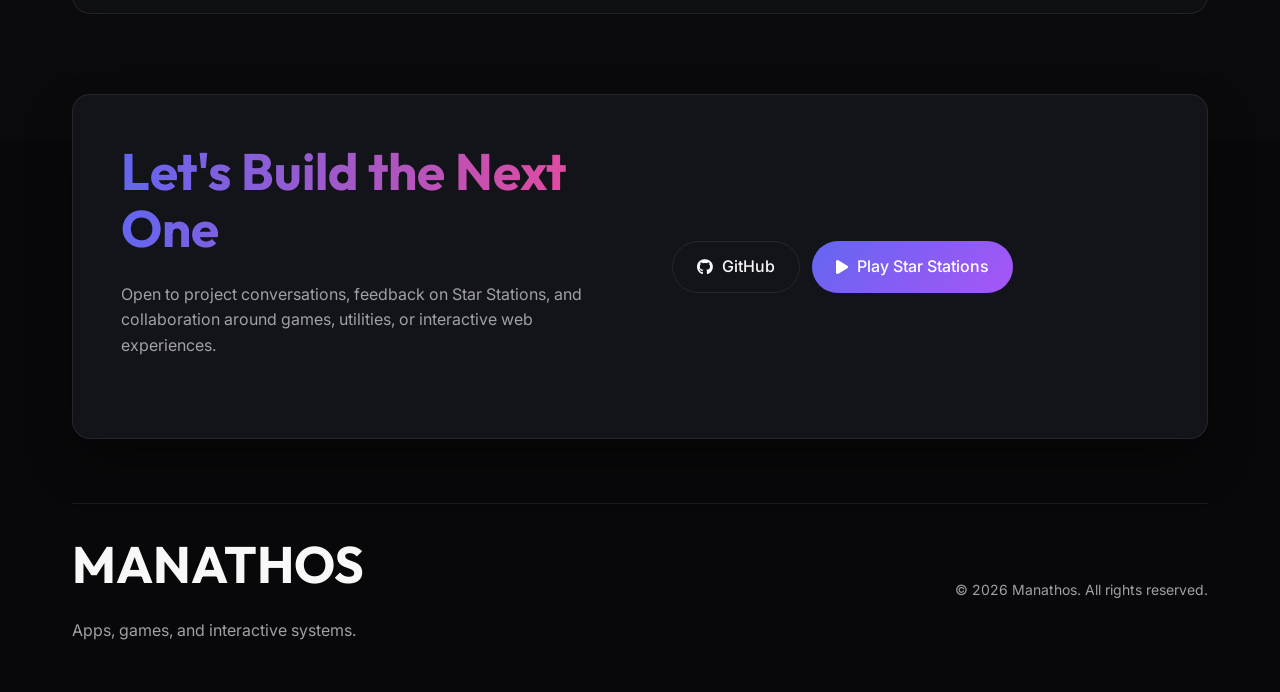
==== commit 642852f8: "Add Star Stations portfolio refresh" ====
--- a/index.html
+++ b/index.html
@@ -4,26 +4,21 @@
 <head>
     <meta charset="UTF-8">
     <meta name="viewport" content="width=device-width, initial-scale=1.0">
-    <title>Manathos | Developer & Creator</title>
+    <title>Manathos | Apps, Games & Interactive Systems</title>
     <meta name="description"
-        content="Portfolio of Manathos, showcasing modern applications from utility tools like Auto Dash to games like Space Renegades.">
-
-    <!-- Google Fonts: Clash Display + Inter for a modern look -->
+        content="Portfolio of Manathos, featuring live canvas game Star Stations, Windows utility Auto Dash, and strategy game prototype Space Renegades.">
+
     <link rel="preconnect" href="https://fonts.googleapis.com">
     <link rel="preconnect" href="https://fonts.gstatic.com" crossorigin>
     <link
         href="https://fonts.googleapis.com/css2?family=Inter:wght@300;400;500;600&family=Outfit:wght@300;500;700;900&display=swap"
         rel="stylesheet">
 
-    <!-- Styles -->
     <link rel="stylesheet" href="style.css">
-
-    <!-- Icons -->
     <link rel="stylesheet" href="https://cdnjs.cloudflare.com/ajax/libs/font-awesome/6.4.0/css/all.min.css">
 </head>
 
 <body>
-    <!-- Custom Cursor Setup -->
     <div class="cursor-dot" data-cursor-dot></div>
     <div class="cursor-outline" data-cursor-outline></div>
 
@@ -45,109 +40,103 @@
     </nav>
 
     <main>
-        <section class="hero wrapper">
-            <div class="container hero-content">
-                <span class="badge animate-fade-in stagger-1">Aspiring App Developer</span>
-                <h1 class="animate-fade-in stagger-2">Building <span class="gradient-text">digital
-                        realities.</span><br>Crafting tools for the modern web.</h1>
-                <p class="subtitle animate-fade-in stagger-3">Exploring every sector of application development, from
-                    high-stakes RTS gaming to streamlined e-commerce content generation.</p>
-                <div class="cta-group animate-fade-in stagger-4">
-                    <a href="#work" class="btn btn-primary">Explore My Universe</a>
-                </div>
-            </div>
-
-            <div class="scroll-indicator animate-fade-in stagger-5">
-                <span>Scroll to discover</span>
-                <div class="mouse">
-                    <div class="wheel"></div>
-                </div>
+        <section class="hero wrapper hero-refresh">
+            <div class="container hero-layout">
+                <div class="hero-content">
+                    <span class="badge animate-fade-in stagger-1">Independent App & Game Developer</span>
+                    <h1 class="animate-fade-in stagger-2">Building <span class="gradient-text">playable systems</span>
+                        and practical tools.</h1>
+                    <p class="subtitle animate-fade-in stagger-3">Manathos is where browser games, Windows utilities,
+                        and experimental interface ideas get turned into real, shippable projects.</p>
+                    <div class="cta-group animate-fade-in stagger-4">
+                        <a href="#work" class="btn btn-primary">View Projects</a>
+                        <a href="https://star-stations.manathos.com" target="_blank" rel="noopener"
+                            class="btn btn-outline">Play Star Stations</a>
+                    </div>
+                    <div class="hero-proof animate-fade-in stagger-5" aria-label="Project highlights">
+                        <span><strong>Live</strong> canvas game</span>
+                        <span><strong>Native</strong> Windows tooling</span>
+                        <span><strong>Prototype</strong> strategy systems</span>
+                    </div>
+                </div>
+
+                <a href="star-stations.html" class="hero-showcase animate-fade-in stagger-4"
+                    aria-label="Open Star Stations case study">
+                    <img src="assets/starstations/main-menu-box-art-4x3.png" alt="Star Stations key art">
+                    <div class="showcase-caption">
+                        <span>Latest Project</span>
+                        <strong>Star Stations</strong>
+                    </div>
+                </a>
             </div>
         </section>
 
         <section id="work" class="projects wrapper">
             <div class="container">
                 <div class="section-header reveal-up">
-                    <h2 class="gradient-text">Featured Projects</h2>
-                    <p>Applications currently in development or released into the wild.</p>
-                </div>
-
-                <div class="projects-grid">
-                    <!-- Project 1: Auto Dash -->
-                    <article class="project-card reveal-flip" tabindex="0">
-                        <div class="card-inner">
-                            <div class="card-front">
-                                <div class="card-visual auto-dash-visual">
-                                    <i class="fa-solid fa-wand-magic-sparkles"></i>
-                                </div>
-                                <div class="card-body">
-                                    <span class="project-tag">Utility / E-Com</span>
-                                    <h3>Auto Dash</h3>
-                                    <p>A Windows utility that supercharges listing workflows. Generate complex composite
-                                        images instantly and post directly to major e-commerce platforms.</p>
-                                </div>
-                                <div class="card-footer">
-                                    <span class="interaction-hint">Hover to explore <i
-                                            class="fa-solid fa-arrow-right"></i></span>
-                                </div>
-                            </div>
-                            <div class="card-back">
-                                <h3>Tech Breakdown</h3>
-                                <ul>
-                                    <li><i class="fa-brands fa-windows"></i> Native Windows App</li>
-                                    <li><i class="fa-solid fa-image"></i> Image Compositing Engine</li>
-                                    <li><i class="fa-solid fa-network-wired"></i> E-Com API Integrations</li>
-                                    <li><i class="fa-solid fa-bolt"></i> Workflow Automation</li>
-                                </ul>
+                    <h2 class="gradient-text">Featured Work</h2>
+                    <p>Live projects and prototypes with enough substance to inspect, play, or build on.</p>
+                </div>
+
+                <div class="portfolio-grid">
+                    <article class="portfolio-card portfolio-card-featured reveal-up">
+                        <a href="star-stations.html" class="portfolio-visual">
+                            <img src="assets/starstations/main-menu-box-art-4x3.png" alt="Star Stations game art">
+                        </a>
+                        <div class="portfolio-body">
+                            <span class="project-tag tag-cyan">Live Game / Canvas</span>
+                            <h3>Star Stations</h3>
+                            <p>A mouse-guided arcade defense game with mining drones, merchant upgrades, boss waves,
+                                audio, video sequences, and mobile touch handling.</p>
+                            <div class="project-meta">
+                                <span>Playable now</span>
+                                <span>Pixel canvas</span>
+                                <span>Roguelite loop</span>
+                            </div>
+                            <div class="portfolio-actions">
+                                <a href="star-stations.html" class="btn btn-primary btn-sm">Case Study</a>
+                                <a href="https://star-stations.manathos.com" target="_blank" rel="noopener"
+                                    class="btn btn-outline btn-sm">Play Live</a>
+                            </div>
+                        </div>
+                    </article>
+
+                    <article class="portfolio-card reveal-up delay-100">
+                        <a href="auto-dash.html" class="portfolio-visual">
+                            <img src="assets/autodash_mockup.png" alt="Auto Dash interface mockup">
+                        </a>
+                        <div class="portfolio-body">
+                            <span class="project-tag tag-blue">Windows Utility</span>
+                            <h3>Auto Dash</h3>
+                            <p>A desktop automation concept focused on macro execution, workspace control, global
+                                hotkeys, and faster repetitive workflows.</p>
+                            <div class="project-meta">
+                                <span>Automation</span>
+                                <span>Workflow UI</span>
+                                <span>Windows</span>
+                            </div>
+                            <div class="portfolio-actions">
                                 <a href="auto-dash.html" class="btn btn-outline btn-sm">View Case Study</a>
                             </div>
                         </div>
                     </article>
 
-                    <!-- Project 2: Space Renegades -->
-                    <article class="project-card reveal-flip delay-100" tabindex="0">
-                        <div class="card-inner">
-                            <div class="card-front">
-                                <div class="card-visual space-renegades-visual">
-                                    <i class="fa-solid fa-rocket"></i>
-                                </div>
-                                <div class="card-body">
-                                    <span class="project-tag">Game Dev / RTS</span>
-                                    <h3>Space Renegades</h3>
-                                    <p>A fast-paced Real-Time Strategy game set in the outer rims. Manage resources,
-                                        build your fleet, and conquer sectors in a dynamic, evolving galaxy.</p>
-                                </div>
-                                <div class="card-footer">
-                                    <span class="interaction-hint">Hover to explore <i
-                                            class="fa-solid fa-arrow-right"></i></span>
-                                </div>
-                            </div>
-                            <div class="card-back">
-                                <h3>Game Features</h3>
-                                <ul>
-                                    <li><i class="fa-solid fa-users-viewfinder"></i> Massive Fleet Battles</li>
-                                    <li><i class="fa-solid fa-gem"></i> Dynamic Economy</li>
-                                    <li><i class="fa-solid fa-brain"></i> Advanced AI Opponents</li>
-                                    <li><i class="fa-solid fa-globe"></i> Procedural Star Systems</li>
-                                </ul>
+                    <article class="portfolio-card reveal-up delay-200">
+                        <a href="space-renegades.html" class="portfolio-visual">
+                            <img src="assets/space_renegades_splash.jpg" alt="Space Renegades key art">
+                        </a>
+                        <div class="portfolio-body">
+                            <span class="project-tag tag-rose">Strategy Prototype</span>
+                            <h3>Space Renegades</h3>
+                            <p>A sci-fi RTS direction with fleet combat, dynamic economy ideas, command UI concepts,
+                                and cinematic world-building.</p>
+                            <div class="project-meta">
+                                <span>RTS systems</span>
+                                <span>Fleet combat</span>
+                                <span>World art</span>
+                            </div>
+                            <div class="portfolio-actions">
                                 <a href="space-renegades.html" class="btn btn-outline btn-sm">Command Center</a>
-                            </div>
-                        </div>
-                    </article>
-
-                    <!-- Placeholder: Future Expansion -->
-                    <article class="project-card placeholder-card reveal-flip delay-200">
-                        <div class="card-inner">
-                            <div class="card-front">
-                                <div class="card-visual future-visual">
-                                    <i class="fa-solid fa-plus lock-icon"></i>
-                                </div>
-                                <div class="card-body">
-                                    <span class="project-tag">Classified</span>
-                                    <h3>Next Frontier</h3>
-                                    <p>The roadmap extends beyond utilities and games. Mobile apps, productivity tools,
-                                        and web services are currently synthesizing in the background.</p>
-                                </div>
                             </div>
                         </div>
                     </article>
@@ -158,56 +147,34 @@
         <section id="about" class="about wrapper">
             <div class="container reveal-up">
                 <div class="section-header">
-                    <h2 class="gradient-text">About the Developer</h2>
-                    <p>The matrix of skills powering these experiences.</p>
-                </div>
-
-                <div class="about-content glass-panel">
+                    <h2 class="gradient-text">About the Builder</h2>
+                    <p>Design, code, systems thinking, and a taste for interfaces that feel alive.</p>
+                </div>
+
+                <div class="about-content glass-panel refresh-panel">
                     <div class="about-text">
-                        <p>I am Manathos. An aspiring app developer relentlessly focused on pushing the boundaries of
-                            what interfaces can do.</p>
-                        <p>My philosophy is simple: whether it's a productivity utility or a sprawling real-time
-                            strategy game, the user deserves an experience that feels fluid, responsive, and undeniably
-                            premium. I don't confine myself to one sector—I build the tools and the entertainment of
-                            tomorrow.</p>
-                    </div>
-
-                    <div class="skills-showcase">
-                        <div class="skill-track">
-                            <div class="skill-name">
-                                <span>UI / UX Design</span>
-                                <span>95%</span>
-                            </div>
-                            <div class="skill-bar">
-                                <div class="skill-fill ui-fill" style="width: 95%;"></div>
-                            </div>
-                        </div>
-                        <div class="skill-track">
-                            <div class="skill-name">
-                                <span>Game Logic & Systems</span>
-                                <span>88%</span>
-                            </div>
-                            <div class="skill-bar">
-                                <div class="skill-fill game-fill" style="width: 88%;"></div>
-                            </div>
-                        </div>
-                        <div class="skill-track">
-                            <div class="skill-name">
-                                <span>Frontend Architecture</span>
-                                <span>92%</span>
-                            </div>
-                            <div class="skill-bar">
-                                <div class="skill-fill front-fill" style="width: 92%;"></div>
-                            </div>
-                        </div>
-                        <div class="skill-track">
-                            <div class="skill-name">
-                                <span>Backend / API Integration</span>
-                                <span>85%</span>
-                            </div>
-                            <div class="skill-bar">
-                                <div class="skill-fill back-fill" style="width: 85%;"></div>
-                            </div>
+                        <p>I build across categories because the same craft shows up everywhere: clear feedback,
+                            responsive controls, readable state, and enough polish that the work feels intentional.</p>
+                        <p>The current Manathos stack spans browser canvas games, desktop utility concepts, game UI,
+                            animation, asset pipelines, and deployment on Cloudflare.</p>
+                    </div>
+
+                    <div class="capability-list" aria-label="Core capabilities">
+                        <div>
+                            <i class="fa-solid fa-gamepad"></i>
+                            <span>Canvas gameplay systems</span>
+                        </div>
+                        <div>
+                            <i class="fa-solid fa-desktop"></i>
+                            <span>Desktop utility workflows</span>
+                        </div>
+                        <div>
+                            <i class="fa-solid fa-wand-magic-sparkles"></i>
+                            <span>Interface polish and motion</span>
+                        </div>
+                        <div>
+                            <i class="fa-solid fa-cloud"></i>
+                            <span>Static deployment and hosting</span>
                         </div>
                     </div>
                 </div>
@@ -216,20 +183,20 @@
 
         <section id="vision" class="vision wrapper">
             <div class="container reveal-up">
-                <div class="vision-content glass-panel">
-                    <h2>The <span class="gradient-text">Vision</span></h2>
+                <div class="vision-content glass-panel refresh-panel">
+                    <h2>How <span class="gradient-text">Manathos</span> Builds</h2>
                     <div class="vision-grid">
                         <div class="v-col">
-                            <i class="fa-solid fa-layer-group"></i>
-                            <h4>Cross-Sector</h4>
-                            <p>I don't believe in siloing skills. A good developer can build a rigid business tool in
-                                the morning and script a chaotic game system in the afternoon.</p>
+                            <i class="fa-solid fa-circle-play"></i>
+                            <h4>Playable First</h4>
+                            <p>Projects are strongest when there is something real to try. Star Stations now leads the
+                                portfolio because it is live, interactive, and easy to evaluate.</p>
                         </div>
                         <div class="v-col">
                             <i class="fa-solid fa-gauge-high"></i>
-                            <h4>Performance First</h4>
-                            <p>Whether it's an RTS handling thousands of units or a web shell organizing projects,
-                                optimization and buttery smooth interfaces are mandatory.</p>
+                            <h4>Performance Matters</h4>
+                            <p>Whether it is a canvas game loop or a productivity tool, the interface should respond
+                                quickly, communicate clearly, and avoid wasted motion.</p>
                         </div>
                     </div>
                 </div>
@@ -239,43 +206,24 @@
 
     <footer id="contact" class="reveal-up">
         <div class="container">
-            <div class="contact-section glass-panel">
+            <div class="contact-section glass-panel refresh-panel">
                 <div class="contact-info">
-                    <h2 class="gradient-text">Initiate Protocol</h2>
-                    <p>Whether you're looking to collaborate, have a question about Auto Dash, or want to challenge me
-                        in Space Renegades, my inbox is open.</p>
-                    <div class="footer-socials">
-                        <a href="https://github.com" target="_blank" class="btn btn-outline btn-icon"
-                            aria-label="Github"><i class="fa-brands fa-github"></i></a>
-                        <a href="https://twitter.com" target="_blank" class="btn btn-outline btn-icon"
-                            aria-label="Twitter"><i class="fa-brands fa-x-twitter"></i></a>
-                    </div>
-                </div>
-                <div class="contact-form-container">
-                    <!-- Formspree Endpoint: Replace 'placeholder_form_id' with actual ID (e.g., xojbwydv) -->
-                    <form action="https://formspree.io/f/placeholder_form_id" method="POST" class="contact-form">
-                        <div class="input-group">
-                            <input type="text" id="name" name="name" required placeholder=" ">
-                            <label for="name">Alias / Name</label>
-                        </div>
-                        <div class="input-group">
-                            <input type="email" id="email" name="email" required placeholder=" ">
-                            <label for="email">Comms frequency (Email)</label>
-                        </div>
-                        <div class="input-group">
-                            <textarea id="message" name="message" required placeholder=" " rows="4"></textarea>
-                            <label for="message">Transmission Details</label>
-                        </div>
-                        <button type="submit" class="btn btn-primary">Transmit Message <i
-                                class="fa-solid fa-paper-plane" style="margin-left:8px;"></i></button>
-                    </form>
+                    <h2 class="gradient-text">Let's Build the Next One</h2>
+                    <p>Open to project conversations, feedback on Star Stations, and collaboration around games,
+                        utilities, or interactive web experiences.</p>
+                </div>
+                <div class="contact-actions">
+                    <a href="https://github.com/Manathos/Manathos.com" target="_blank" rel="noopener"
+                        class="btn btn-outline"><i class="fa-brands fa-github"></i> GitHub</a>
+                    <a href="https://star-stations.manathos.com" target="_blank" rel="noopener"
+                        class="btn btn-primary"><i class="fa-solid fa-play"></i> Play Star Stations</a>
                 </div>
             </div>
 
             <div class="footer-inner-bottom">
                 <div class="footer-brand">
                     <h2>MANATHOS</h2>
-                    <p>Developing the future, one app at a time.</p>
+                    <p>Apps, games, and interactive systems.</p>
                 </div>
                 <div class="copyright">
                     <p>&copy; 2026 Manathos. All rights reserved.</p>
@@ -284,13 +232,11 @@
         </div>
     </footer>
 
-    <!-- Back to Top Button -->
     <button id="backToTop" class="back-to-top" aria-label="Back to Top">
         <i class="fa-solid fa-arrow-up"></i>
     </button>
 
-    <!-- Script for animations and interaction -->
     <script src="script.js"></script>
 </body>
 
-</html>+</html>
--- a/style.css
+++ b/style.css
@@ -1451,4 +1451,542 @@
         width: 45px;
         height: 45px;
     }
-}+}
+
+/* ==========================================
+   MANATHOS PORTFOLIO REFRESH
+   ========================================== */
+:root {
+    --accent-cyan: #37dcff;
+    --accent-gold: #ffd166;
+    --accent-mint: #10b981;
+    --radius-card: 18px;
+}
+
+.hero-refresh {
+    min-height: 100vh;
+    padding-top: 10rem;
+    padding-bottom: 5rem;
+}
+
+.hero-layout {
+    display: grid;
+    grid-template-columns: minmax(0, 1.05fr) minmax(320px, 0.95fr);
+    gap: clamp(3rem, 6vw, 6rem);
+    align-items: center;
+}
+
+.hero-refresh .hero-content {
+    max-width: 760px;
+}
+
+.hero-refresh .animate-fade-in,
+.star-hero .animate-fade-in {
+    opacity: 1;
+    animation: none;
+}
+
+.hero-refresh h1 {
+    max-width: 820px;
+    font-size: clamp(2.8rem, 4vw + 0.5rem, 4.4rem);
+    text-wrap: balance;
+}
+
+.hero-proof {
+    display: flex;
+    flex-wrap: wrap;
+    gap: 0.75rem;
+    margin-top: 2rem;
+}
+
+.hero-proof span,
+.project-meta span {
+    display: inline-flex;
+    align-items: center;
+    min-height: 32px;
+    padding: 0.35rem 0.75rem;
+    border: 1px solid var(--border-glass);
+    border-radius: 999px;
+    color: var(--text-muted);
+    background: rgba(255, 255, 255, 0.035);
+    font-size: 0.82rem;
+}
+
+.hero-proof strong {
+    color: var(--text-main);
+    margin-right: 0.25rem;
+}
+
+.hero-showcase {
+    position: relative;
+    display: block;
+    overflow: hidden;
+    border: 1px solid rgba(55, 220, 255, 0.22);
+    border-radius: var(--radius-card);
+    background: #070b12;
+    box-shadow: 0 28px 80px rgba(0, 0, 0, 0.45), 0 0 70px rgba(55, 220, 255, 0.11);
+    transform: rotate(1.25deg);
+}
+
+.hero-showcase:hover {
+    transform: translateY(-4px) rotate(0deg);
+    border-color: rgba(55, 220, 255, 0.5);
+}
+
+.hero-showcase img {
+    width: 100%;
+    aspect-ratio: 4 / 3;
+    object-fit: cover;
+}
+
+.showcase-caption {
+    position: absolute;
+    left: 1rem;
+    right: 1rem;
+    bottom: 1rem;
+    display: flex;
+    justify-content: space-between;
+    align-items: center;
+    gap: 1rem;
+    padding: 0.85rem 1rem;
+    border: 1px solid rgba(255, 255, 255, 0.12);
+    border-radius: 14px;
+    background: rgba(5, 9, 14, 0.78);
+    backdrop-filter: blur(10px);
+}
+
+.showcase-caption span {
+    color: var(--accent-cyan);
+    font-size: 0.78rem;
+    font-weight: 700;
+    text-transform: uppercase;
+    letter-spacing: 0.08em;
+}
+
+.showcase-caption strong {
+    font-family: var(--font-heading);
+    font-size: 1.1rem;
+}
+
+.portfolio-grid {
+    display: grid;
+    grid-template-columns: repeat(3, minmax(0, 1fr));
+    gap: 1.6rem;
+}
+
+.portfolio-card {
+    display: flex;
+    flex-direction: column;
+    min-height: 100%;
+    overflow: hidden;
+    border: 1px solid var(--border-glass);
+    border-radius: var(--radius-card);
+    background: linear-gradient(180deg, rgba(19, 20, 26, 0.94), rgba(10, 10, 12, 0.96));
+    box-shadow: var(--shadow-card);
+}
+
+.portfolio-card-featured {
+    border-color: rgba(55, 220, 255, 0.24);
+}
+
+.portfolio-visual {
+    position: relative;
+    display: block;
+    overflow: hidden;
+    background: #080b12;
+}
+
+.portfolio-visual img {
+    width: 100%;
+    aspect-ratio: 16 / 10;
+    object-fit: cover;
+    transition: transform 0.55s cubic-bezier(0.22, 1, 0.36, 1);
+}
+
+.portfolio-card:hover .portfolio-visual img {
+    transform: scale(1.045);
+}
+
+.portfolio-body {
+    display: flex;
+    flex: 1;
+    flex-direction: column;
+    padding: 1.4rem;
+}
+
+.portfolio-body h3 {
+    margin-top: 0.4rem;
+    font-size: 1.6rem;
+}
+
+.portfolio-body p {
+    flex: 1;
+    margin-bottom: 1.3rem;
+}
+
+.project-meta {
+    display: flex;
+    flex-wrap: wrap;
+    gap: 0.45rem;
+    margin-bottom: 1.3rem;
+}
+
+.portfolio-actions,
+.contact-actions {
+    display: flex;
+    flex-wrap: wrap;
+    gap: 0.75rem;
+}
+
+.tag-cyan {
+    color: var(--accent-cyan);
+}
+
+.tag-blue {
+    color: #60a5fa;
+}
+
+.tag-rose {
+    color: #fb7185;
+}
+
+.tag-gold {
+    color: var(--accent-gold);
+}
+
+.refresh-panel {
+    border-radius: var(--radius-card);
+    padding: clamp(2rem, 5vw, 3rem);
+}
+
+.capability-list {
+    display: grid;
+    grid-template-columns: repeat(2, minmax(0, 1fr));
+    gap: 1rem;
+}
+
+.capability-list div {
+    display: flex;
+    align-items: center;
+    gap: 0.85rem;
+    min-height: 64px;
+    padding: 1rem;
+    border: 1px solid var(--border-glass);
+    border-radius: 14px;
+    background: rgba(255, 255, 255, 0.035);
+}
+
+.capability-list i {
+    color: var(--accent-cyan);
+    font-size: 1.2rem;
+}
+
+.contact-section.refresh-panel {
+    margin-top: -5rem;
+    align-items: center;
+}
+
+.contact-actions {
+    justify-content: flex-start;
+    align-content: center;
+}
+
+.contact-actions .btn {
+    gap: 0.55rem;
+}
+
+/* ==========================================
+   STAR STATIONS PAGE
+   ========================================== */
+html.theme-starstations,
+.theme-starstations body {
+    --accent-1: #37dcff !important;
+    --accent-2: #ffd166 !important;
+    --accent-3: #73ffdc !important;
+    --gradient-primary: linear-gradient(135deg, var(--accent-1), var(--accent-2)) !important;
+    --gradient-text: linear-gradient(to right, var(--accent-1), var(--accent-2)) !important;
+    --shadow-glow: 0 0 30px rgba(55, 220, 255, 0.25) !important;
+    --bg-base: #05070b !important;
+    --bg-surface: #091018 !important;
+    --bg-glass: rgba(9, 16, 24, 0.72) !important;
+    --border-glass: rgba(130, 170, 200, 0.22) !important;
+}
+
+.theme-starstations .navbar {
+    background: rgba(5, 7, 11, 0.56);
+}
+
+.starfield-effects .grid-overlay {
+    opacity: 0.12;
+    mask-image: linear-gradient(to bottom, black, transparent);
+    -webkit-mask-image: linear-gradient(to bottom, black, transparent);
+}
+
+.star-hero {
+    position: relative;
+    min-height: 100vh;
+    display: flex;
+    align-items: center;
+    overflow: hidden;
+    padding: 9rem 0 5rem;
+    background: radial-gradient(circle at 18% 20%, rgba(55, 220, 255, 0.12), transparent 32%),
+        radial-gradient(circle at 82% 72%, rgba(255, 209, 102, 0.09), transparent 28%),
+        #05070b;
+}
+
+.star-hero-bg {
+    position: absolute;
+    inset: 0;
+    background-image: linear-gradient(90deg, rgba(5, 7, 11, 0.88), rgba(5, 7, 11, 0.32), rgba(5, 7, 11, 0.92)),
+        url('assets/starstations/level-two-space-background.png');
+    background-size: cover;
+    background-position: center;
+    opacity: 0.42;
+}
+
+.star-hero-layout {
+    position: relative;
+    z-index: 2;
+    display: grid;
+    grid-template-columns: minmax(0, 0.95fr) minmax(320px, 1.05fr);
+    gap: clamp(3rem, 6vw, 6rem);
+    align-items: center;
+}
+
+.star-hero-copy h1 {
+    font-size: clamp(3.5rem, 8vw, 8rem);
+    text-transform: uppercase;
+    text-shadow: 0 0 24px rgba(55, 220, 255, 0.45);
+}
+
+.badge-star {
+    border-color: rgba(55, 220, 255, 0.42);
+    color: var(--accent-cyan);
+}
+
+.btn-star.btn-primary {
+    color: #041017;
+    background: linear-gradient(135deg, var(--accent-cyan), var(--accent-gold));
+    box-shadow: 0 12px 35px rgba(55, 220, 255, 0.24);
+}
+
+.star-hero-art {
+    border: 1px solid rgba(55, 220, 255, 0.25);
+    border-radius: var(--radius-card);
+    overflow: hidden;
+    box-shadow: 0 30px 90px rgba(0, 0, 0, 0.5);
+}
+
+.star-hero-art img {
+    width: 100%;
+    aspect-ratio: 4 / 3;
+    object-fit: cover;
+}
+
+.system-grid {
+    display: grid;
+    grid-template-columns: repeat(3, minmax(0, 1fr));
+    gap: 1.3rem;
+}
+
+.system-card {
+    min-height: 260px;
+    padding: 1.6rem;
+    border: 1px solid var(--border-glass);
+    border-radius: var(--radius-card);
+    background: linear-gradient(180deg, rgba(9, 16, 24, 0.92), rgba(5, 7, 11, 0.96));
+}
+
+.system-card i {
+    color: var(--accent-cyan);
+    font-size: 2rem;
+    margin-bottom: 1.5rem;
+}
+
+.station-loop {
+    background: linear-gradient(180deg, rgba(255, 209, 102, 0.07), rgba(55, 220, 255, 0.04));
+    border-top: 1px solid var(--border-glass);
+    border-bottom: 1px solid var(--border-glass);
+}
+
+.loop-layout {
+    display: grid;
+    grid-template-columns: minmax(0, 0.9fr) minmax(280px, 0.7fr);
+    gap: clamp(2rem, 5vw, 5rem);
+    align-items: center;
+}
+
+.loop-steps {
+    display: grid;
+    gap: 0.75rem;
+}
+
+.loop-steps div {
+    display: flex;
+    align-items: center;
+    gap: 1rem;
+    padding: 1rem;
+    border: 1px solid var(--border-glass);
+    border-radius: 14px;
+    background: rgba(5, 7, 11, 0.58);
+}
+
+.loop-steps strong {
+    color: var(--accent-gold);
+    font-family: var(--font-heading);
+    font-size: 1.15rem;
+}
+
+.media-grid {
+    display: grid;
+    grid-template-columns: 1.1fr 1fr 0.9fr;
+    gap: 1.2rem;
+    align-items: stretch;
+}
+
+.media-panel {
+    overflow: hidden;
+    border: 1px solid var(--border-glass);
+    border-radius: var(--radius-card);
+    background: #070b12;
+}
+
+.media-panel img {
+    width: 100%;
+    height: 360px;
+    object-fit: cover;
+}
+
+.media-panel:nth-child(1) img {
+    object-position: center 28%;
+}
+
+.media-panel:nth-child(3) img {
+    object-fit: contain;
+    padding: 2rem;
+    background: radial-gradient(circle at center, rgba(55, 220, 255, 0.13), transparent 55%), #05070b;
+}
+
+.media-panel figcaption {
+    padding: 1rem;
+    color: var(--text-muted);
+    font-weight: 600;
+}
+
+.star-cta {
+    display: flex;
+    justify-content: space-between;
+    align-items: center;
+    gap: 2rem;
+    padding: clamp(2rem, 5vw, 3rem);
+    border-radius: var(--radius-card);
+}
+
+.star-footer {
+    border-top-color: rgba(55, 220, 255, 0.18);
+}
+
+@media (max-width: 900px) {
+    .hero-layout,
+    .star-hero-layout {
+        grid-template-columns: 1fr;
+    }
+
+    .hero-showcase {
+        max-width: 640px;
+        transform: none;
+    }
+
+    .portfolio-grid,
+    .system-grid {
+        grid-template-columns: repeat(2, minmax(0, 1fr));
+    }
+
+    .media-grid {
+        grid-template-columns: 1fr;
+    }
+}
+
+@media (max-width: 768px) {
+    .navbar {
+        padding: 1rem 0;
+    }
+
+    .nav-content {
+        gap: 1rem;
+    }
+
+    .nav-links {
+        gap: 1rem;
+        font-size: 0.9rem;
+    }
+
+    .hero-refresh,
+    .star-hero {
+        min-height: auto;
+        padding-top: 8rem;
+    }
+
+    .hero-proof {
+        align-items: stretch;
+    }
+
+    .hero-proof span {
+        flex: 1 1 100%;
+    }
+
+    .portfolio-grid,
+    .system-grid,
+    .capability-list,
+    .loop-layout {
+        grid-template-columns: 1fr;
+    }
+
+    .portfolio-card,
+    .system-card,
+    .refresh-panel {
+        border-radius: 14px;
+    }
+
+    .star-hero-copy h1 {
+        font-size: clamp(3rem, 16vw, 4.8rem);
+    }
+
+    .star-cta,
+    .contact-section.refresh-panel {
+        flex-direction: column;
+        align-items: flex-start;
+    }
+
+    .contact-actions .btn,
+    .portfolio-actions .btn,
+    .star-cta .btn {
+        width: 100%;
+        justify-content: center;
+    }
+}
+
+@media (max-width: 540px) {
+    .container {
+        padding: 0 1rem;
+    }
+
+    .nav-content {
+        align-items: flex-start;
+        flex-direction: column;
+    }
+
+    .hero-refresh h1 {
+        font-size: clamp(2.65rem, 14vw, 4rem);
+    }
+
+    .showcase-caption {
+        position: static;
+        border-width: 1px 0 0;
+        border-radius: 0;
+    }
+
+    .media-panel img {
+        height: 280px;
+    }
+}
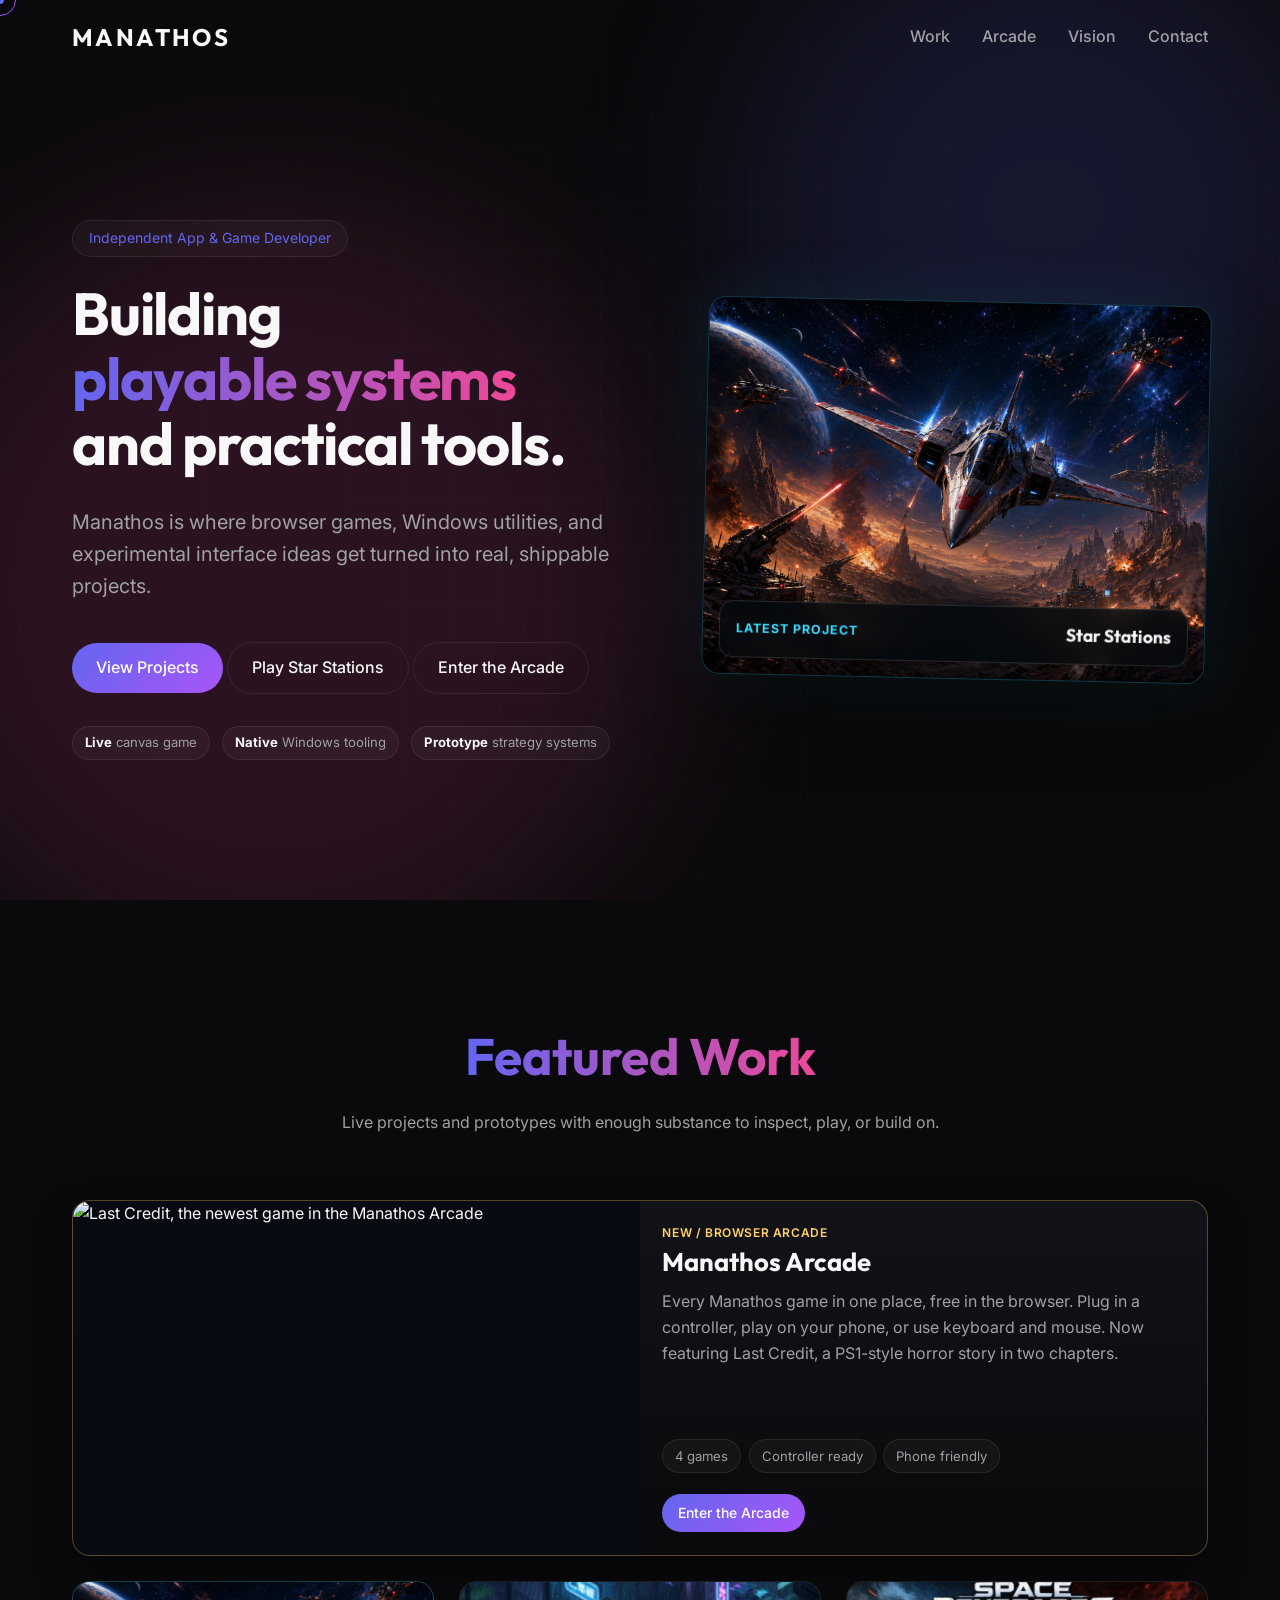
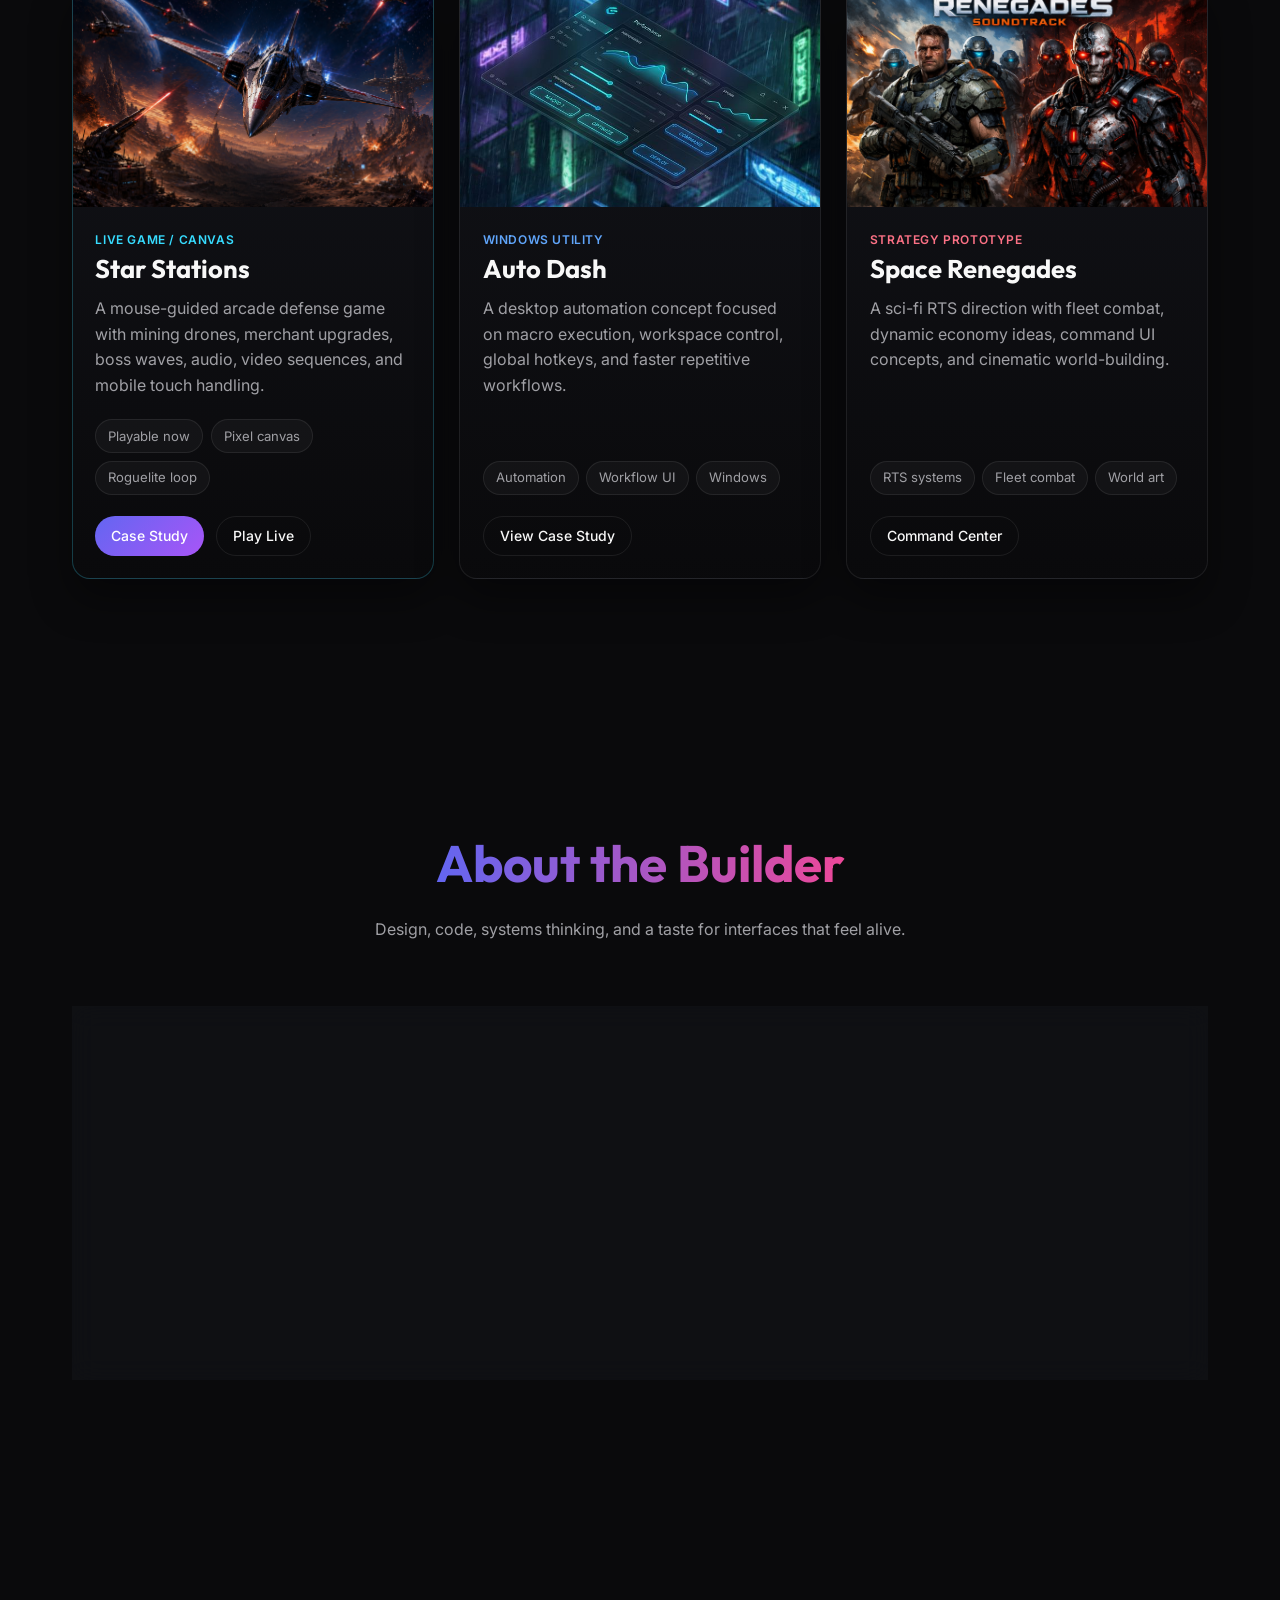
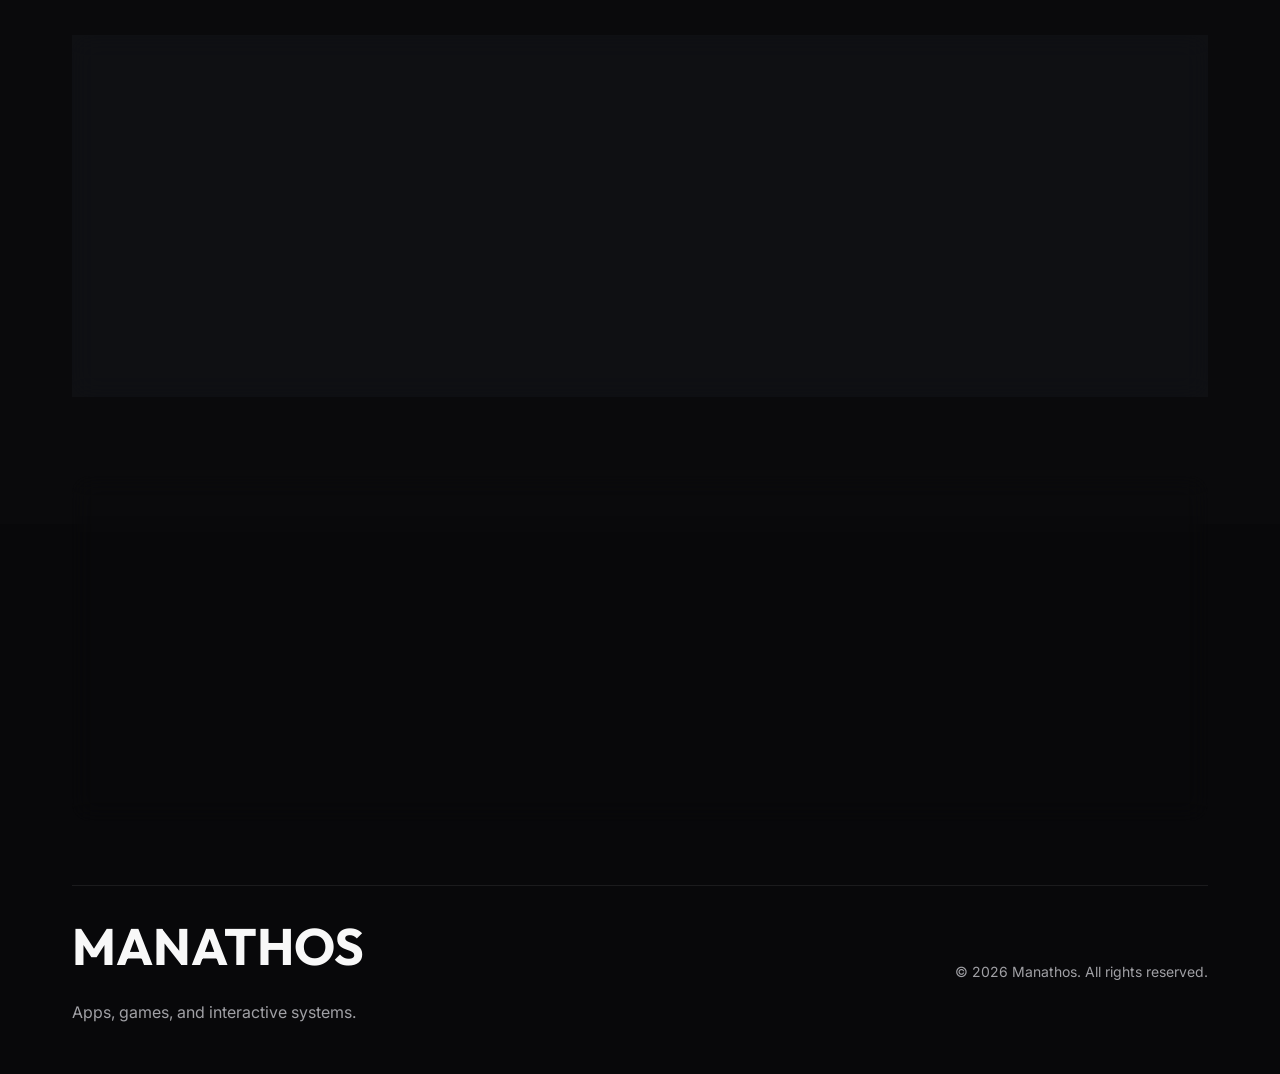
==== commit 4adbb7fc: "Add Manathos Arcade to navigation, hero and Featured Work" ====
--- a/index.html
+++ b/index.html
@@ -33,6 +33,7 @@
             <a href="#" class="logo">MANATHOS</a>
             <ul class="nav-links">
                 <li><a href="#work">Work</a></li>
+                <li><a href="https://arcade.manathos.com">Arcade</a></li>
                 <li><a href="#vision">Vision</a></li>
                 <li><a href="#contact">Contact</a></li>
             </ul>
@@ -50,8 +51,9 @@
                         and experimental interface ideas get turned into real, shippable projects.</p>
                     <div class="cta-group animate-fade-in stagger-4">
                         <a href="#work" class="btn btn-primary">View Projects</a>
-                        <a href="https://star-stations.manathos.com" target="_blank" rel="noopener"
+                        <a href="https://play.manathos.com" target="_blank" rel="noopener"
                             class="btn btn-outline">Play Star Stations</a>
+                        <a href="https://arcade.manathos.com" class="btn btn-outline">Enter the Arcade</a>
                     </div>
                     <div class="hero-proof animate-fade-in stagger-5" aria-label="Project highlights">
                         <span><strong>Live</strong> canvas game</span>
@@ -79,6 +81,26 @@
                 </div>
 
                 <div class="portfolio-grid">
+                    <a href="https://arcade.manathos.com" class="portfolio-card portfolio-card-featured reveal-up"
+                        style="grid-column:1/-1;display:grid;grid-template-columns:repeat(auto-fit,minmax(min(100%,340px),1fr));color:inherit;text-decoration:none;border-color:rgba(255,209,102,.3)">
+                        <span class="portfolio-visual">
+                            <img src="https://arcade.manathos.com/covers/last-credit-alt.webp" alt="Last Credit, the newest game in the Manathos Arcade" style="height:100%;min-height:240px;image-rendering:pixelated">
+                        </span>
+                        <span class="portfolio-body" style="justify-content:center">
+                            <span class="project-tag tag-gold">New / Browser Arcade</span>
+                            <h3>Manathos Arcade</h3>
+                            <p>Every Manathos game in one place, free in the browser. Plug in a controller, play on your phone, or use keyboard and mouse. Now featuring Last Credit, a PS1-style horror story in two chapters.</p>
+                            <span class="project-meta">
+                                <span>4 games</span>
+                                <span>Controller ready</span>
+                                <span>Phone friendly</span>
+                            </span>
+                            <span class="portfolio-actions">
+                                <span class="btn btn-primary btn-sm">Enter the Arcade</span>
+                            </span>
+                        </span>
+                    </a>
+
                     <article class="portfolio-card portfolio-card-featured reveal-up">
                         <a href="star-stations.html" class="portfolio-visual">
                             <img src="assets/starstations/main-menu-box-art-4x3.png" alt="Star Stations game art">
@@ -95,7 +117,7 @@
                             </div>
                             <div class="portfolio-actions">
                                 <a href="star-stations.html" class="btn btn-primary btn-sm">Case Study</a>
-                                <a href="https://star-stations.manathos.com" target="_blank" rel="noopener"
+                                <a href="https://play.manathos.com" target="_blank" rel="noopener"
                                     class="btn btn-outline btn-sm">Play Live</a>
                             </div>
                         </div>
@@ -215,7 +237,7 @@
                 <div class="contact-actions">
                     <a href="https://github.com/Manathos/Manathos.com" target="_blank" rel="noopener"
                         class="btn btn-outline"><i class="fa-brands fa-github"></i> GitHub</a>
-                    <a href="https://star-stations.manathos.com" target="_blank" rel="noopener"
+                    <a href="https://play.manathos.com" target="_blank" rel="noopener"
                         class="btn btn-primary"><i class="fa-solid fa-play"></i> Play Star Stations</a>
                 </div>
             </div>
--- a/style.css
+++ b/style.css
@@ -1771,16 +1771,109 @@
 }
 
 .star-hero-art {
+    position: relative;
     border: 1px solid rgba(55, 220, 255, 0.25);
     border-radius: var(--radius-card);
     overflow: hidden;
     box-shadow: 0 30px 90px rgba(0, 0, 0, 0.5);
 }
 
+.star-hero-art picture,
+.media-panel picture {
+    display: block;
+}
+
 .star-hero-art img {
     width: 100%;
-    aspect-ratio: 4 / 3;
+    aspect-ratio: 16 / 9;
     object-fit: cover;
+}
+
+.star-preview-label {
+    position: absolute;
+    left: 1rem;
+    bottom: 1rem;
+    display: inline-flex;
+    align-items: center;
+    min-height: 32px;
+    padding: 0.45rem 0.75rem;
+    border: 1px solid rgba(55, 220, 255, 0.36);
+    border-radius: 999px;
+    background: rgba(5, 7, 11, 0.76);
+    color: var(--accent-cyan);
+    font-size: 0.78rem;
+    font-weight: 700;
+    text-transform: uppercase;
+    letter-spacing: 0;
+    backdrop-filter: blur(10px);
+}
+
+.star-flip-grid {
+    display: grid;
+    grid-template-columns: repeat(3, minmax(0, 1fr));
+    gap: 1.3rem;
+    perspective: 1200px;
+}
+
+.star-system-card.project-card {
+    height: 340px;
+    border-radius: var(--radius-card);
+}
+
+.star-system-card .card-inner,
+.star-system-card .card-front,
+.star-system-card .card-back {
+    border-radius: var(--radius-card);
+}
+
+.star-card-front,
+.star-card-back {
+    border-color: var(--border-glass);
+    background: linear-gradient(180deg, rgba(9, 16, 24, 0.94), rgba(5, 7, 11, 0.98));
+}
+
+.star-card-front {
+    padding: 1.6rem;
+    justify-content: space-between;
+}
+
+.star-card-front>i {
+    color: var(--accent-cyan);
+    font-size: 2rem;
+    margin-bottom: 1rem;
+}
+
+.star-card-front h3 {
+    font-size: 1.55rem;
+    margin-bottom: 0.6rem;
+}
+
+.star-card-front p {
+    margin-bottom: 1.25rem;
+}
+
+.star-card-front .interaction-hint {
+    margin-top: auto;
+}
+
+.star-card-back {
+    padding: 2rem;
+}
+
+.star-card-back h3 {
+    color: var(--accent-gold);
+}
+
+.star-card-back ul {
+    margin-bottom: 0;
+}
+
+.star-card-back li {
+    font-size: 0.95rem;
+}
+
+.star-card-back li i {
+    color: var(--accent-cyan);
 }
 
 .system-grid {
@@ -1853,18 +1946,13 @@
 
 .media-panel img {
     width: 100%;
-    height: 360px;
+    aspect-ratio: 16 / 9;
+    height: auto;
     object-fit: cover;
 }
 
-.media-panel:nth-child(1) img {
-    object-position: center 28%;
-}
-
 .media-panel:nth-child(3) img {
-    object-fit: contain;
-    padding: 2rem;
-    background: radial-gradient(circle at center, rgba(55, 220, 255, 0.13), transparent 55%), #05070b;
+    object-position: center center;
 }
 
 .media-panel figcaption {
@@ -1898,7 +1986,8 @@
     }
 
     .portfolio-grid,
-    .system-grid {
+    .system-grid,
+    .star-flip-grid {
         grid-template-columns: repeat(2, minmax(0, 1fr));
     }
 
@@ -1937,6 +2026,7 @@
 
     .portfolio-grid,
     .system-grid,
+    .star-flip-grid,
     .capability-list,
     .loop-layout {
         grid-template-columns: 1fr;
@@ -1944,6 +2034,7 @@
 
     .portfolio-card,
     .system-card,
+    .star-system-card.project-card,
     .refresh-panel {
         border-radius: 14px;
     }
@@ -1987,6 +2078,6 @@
     }
 
     .media-panel img {
-        height: 280px;
-    }
-}
+        aspect-ratio: 16 / 9;
+    }
+}
